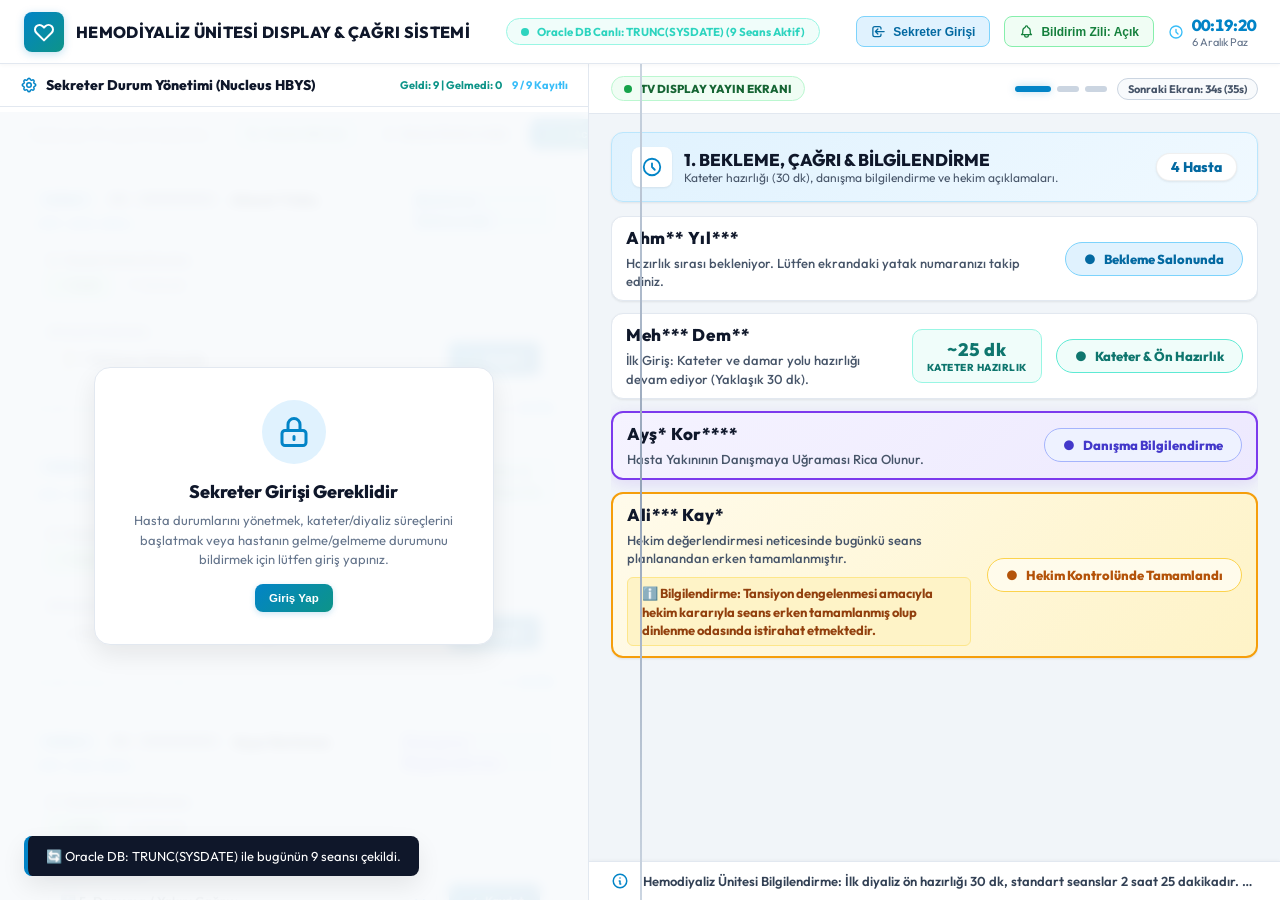
==== index.html @ 8a9c92cb "feat: initial commit - diyaliz display ve sekreter paneli" ====
<!DOCTYPE html>
<html lang="tr">
<head>
  <meta charset="UTF-8">
  <meta name="viewport" content="width=device-width, initial-scale=1.0">
  <title>Nucleus HBYS Entegreli Hemodiyaliz Display & Süreç Yönetim Sistemi</title>
  <link rel="preconnect" href="https://fonts.googleapis.com">
  <link rel="preconnect" href="https://fonts.gstatic.com" crossorigin>
  <link href="https://fonts.googleapis.com/css2?family=Outfit:wght@400;500;600;700;800&family=Inter:wght@400;500;600;700&display=swap" rel="stylesheet">
  <link rel="stylesheet" href="style.css">
</head>
<body>

  <!-- =========================================================================
       ÜST GLOBAL BİLGİ ŞERİDİ
       ========================================================================= -->
  <header class="top-bar">
    <div class="brand">
      <div class="brand-logo">
        <svg fill="none" stroke="currentColor" viewBox="0 0 24 24">
          <path stroke-linecap="round" stroke-linejoin="round" stroke-width="2" d="M4.318 6.318a4.5 4.5 0 000 6.364L12 20.364l7.682-7.682a4.5 4.5 0 00-6.364-6.364L12 7.636l-1.318-1.318a4.5 4.5 0 00-6.364 0z"></path>
        </svg>
      </div>
      <div class="brand-text">
        <h1>HEMODİYALİZ ÜNİTESİ DISPLAY & ÇAĞRI SİSTEMİ</h1>
      </div>
    </div>

    <!-- Nucleus HBYS Entegrasyon Göstergesi -->
    <div id="hbys-status-badge" style="display: flex; align-items: center; gap: 8px; background: #f0fdfa; border: 1px solid #99f6e4; padding: 5px 14px; border-radius: 999px; cursor: pointer;" onclick="openApiConfigModal()" title="Oracle REST API Endpoint Ayarlarını Aç">
      <span style="width: 8px; height: 8px; background: #0d9488; border-radius: 50%;" id="hbys-status-dot"></span>
      <span style="font-size: 11.5px; font-weight: 700; color: #0f766e;" id="hbys-status-text">Nucleus HBYS Canlı Entegrasyon: Aktif (Bugünün Seansları)</span>
    </div>

    <div class="header-right">
      <!-- Sekreter Giriş / Çıkış Butonu & Profil Bilgisi -->
      <div id="secretary-auth-container" style="display: flex; align-items: center; gap: 8px;">
        <div id="secretary-logged-badge" style="display: none; align-items: center; gap: 8px; background: #e0f2fe; border: 1px solid #7dd3fc; padding: 5px 12px; border-radius: var(--radius-sm);">
          <span style="font-size: 12px; font-weight: 700; color: #0369a1;" id="secretary-logged-name">👤 Sekreter: Aktif</span>
          <button type="button" class="btn-action-small" style="padding: 3px 8px; font-size: 11px; background: #fee2e2; color: #b91c1c; border-color: #fca5a5;" onclick="logoutSecretary()">Çıkış</button>
        </div>
        <button type="button" class="audio-toggle-btn" id="btn-login-open" onclick="openLoginModal()" style="background: #e0f2fe; color: #0369a1; border-color: #7dd3fc; font-weight: 700;">
          <svg width="15" height="15" fill="none" stroke="currentColor" viewBox="0 0 24 24">
            <path stroke-linecap="round" stroke-linejoin="round" stroke-width="2" d="M11 16l-4-4m0 0l4-4m-4 4h14m-5 4v1a3 3 0 01-3 3H6a3 3 0 01-3-3V7a3 3 0 013-3h7a3 3 0 013 3v1"></path>
          </svg>
          <span>Sekreter Girişi</span>
        </button>
      </div>

      <!-- Bildirim Zili Aç / Kapa (Konuşma/Anons Yoktur) -->
      <button class="audio-toggle-btn active" id="sound-toggle-btn" onclick="toggleSound()" title="Kısa Bildirim Zilini Aç/Kapat">
        <svg width="15" height="15" fill="none" stroke="currentColor" viewBox="0 0 24 24">
          <path stroke-linecap="round" stroke-linejoin="round" stroke-width="2" d="M15 17h5l-1.405-1.405A2.032 2.032 0 0118 14.158V11a6.002 6.002 0 00-4-5.659V5a2 2 0 10-4 0v.341C7.67 6.165 6 8.388 6 11v3.159c0 .538-.214 1.055-.595 1.436L4 17h5m6 0v1a3 3 0 11-6 0v-1m6 0H9"></path>
        </svg>
        <span>Bildirim Zili: Açık</span>
      </button>

      <!-- Canlı Saat -->
      <div class="live-clock">
        <svg width="16" height="16" fill="none" stroke="#38bdf8" viewBox="0 0 24 24">
          <path stroke-linecap="round" stroke-linejoin="round" stroke-width="2" d="M12 8v4l3 3m6-3a9 9 0 11-18 0 9 9 0 0118 0z"></path>
        </svg>
        <div>
          <div class="time" id="live-time">00:00:00</div>
          <div class="date" id="live-date">-</div>
        </div>
      </div>
    </div>
  </header>

  <!-- =========================================================================
       BÖLÜNMÜŞ ÇALIŞMA ALANI: %50 SEKRETER | %50 TV BEKLEME EKRANI
       ========================================================================= -->
  <main class="split-workspace">
    <div class="split-divider"></div>

    <!-- -----------------------------------------------------------------------
         SOL YARI (%50): SEKRETER YÖNETİM KONSOLU
         ----------------------------------------------------------------------- -->
    <section class="panel-secretary" id="panel-secretary" aria-label="Sekreter Kontrol Paneli">
      <div class="panel-header">
        <div class="panel-title">
          <svg width="18" height="18" fill="none" stroke="currentColor" viewBox="0 0 24 24">
            <path stroke-linecap="round" stroke-linejoin="round" stroke-width="2" d="M10.325 4.317c.426-1.756 2.924-1.756 3.35 0a1.724 1.724 0 002.573 1.066c1.543-.94 3.31.826 2.37 2.37a1.724 1.724 0 001.065 2.572c1.756.426 1.756 2.924 0 3.35a1.724 1.724 0 00-1.066 2.573c.94 1.543-.826 3.31-2.37 2.37a1.724 1.724 0 00-2.572 1.065c-.426 1.756-2.924 1.756-3.35 0a1.724 1.724 0 00-2.573-1.066c-1.543.94-3.31-.826-2.37-2.37a1.724 1.724 0 00-1.065-2.572c-1.756-.426-1.756-2.924 0-3.35a1.724 1.724 0 001.066-2.573c-.94-1.543.826-3.31 2.37-2.37.996.608 2.296.07 2.572-1.065z"></path>
            <path stroke-linecap="round" stroke-linejoin="round" stroke-width="2" d="M15 12a3 3 0 11-6 0 3 3 0 016 0z"></path>
          </svg>
          Sekreter Durum Yönetimi (Nucleus HBYS)
        </div>
        <div style="display: flex; align-items: center; gap: 10px;">
          <span id="secretary-presence-count" style="font-size: 11px; font-weight: 700; color: #0d9488;">
            Geldi: 0 | Gelmedi: 0
          </span>
          <span id="secretary-total-count" style="font-size: 11px; font-weight: 700; color: #38bdf8;">
            0 / 9 Yatak Dolu
          </span>
        </div>
      </div>

      <!-- Kilitli Durum Uyarısı (Giriş Yapılmadığında Gözükür) -->
      <div id="secretary-lock-overlay" class="secretary-lock-overlay" style="display: none;">
        <div class="lock-card">
          <div class="lock-icon">
            <svg width="36" height="36" fill="none" stroke="currentColor" viewBox="0 0 24 24">
              <path stroke-linecap="round" stroke-linejoin="round" stroke-width="2" d="M12 15v2m-6 4h12a2 2 0 002-2v-6a2 2 0 00-2-2H6a2 2 0 00-2 2v6a2 2 0 002 2zm10-10V7a4 4 0 00-8 0v4h8z"></path>
            </svg>
          </div>
          <h3>Sekreter Girişi Gereklidir</h3>
          <p>Hasta durumlarını yönetmek, kateter/diyaliz süreçlerini başlatmak veya hastanın gelme/gelmeme durumunu bildirmek için lütfen giriş yapınız.</p>
          <button type="button" class="btn-urgent-add" onclick="openLoginModal()" style="margin-top: 14px;">Giriş Yap</button>
        </div>
      </div>

      <!-- Arama, Oracle DB Canlı Senkronizasyon ve Acil Servis Kabul Butonu -->
      <div class="secretary-toolbar">
        <input type="text" id="secretary-search" class="secretary-search" placeholder="Hasta adı, TC veya Protokol No ile ara...">
        <button class="btn-db-sync" id="btn-oracle-sync" onclick="syncWithOracleDatabase()" title="Oracle DB'den (TRUNC(SYSDATE)) Bugünkü Seansları Yeniden Çek">
          <svg width="14" height="14" fill="none" stroke="currentColor" viewBox="0 0 24 24" id="icon-sync">
            <path stroke-linecap="round" stroke-linejoin="round" stroke-width="2" d="M4 4v5h.582m15.356 2A8.001 8.001 0 004.582 9m0 0H9m11 11v-5h-.581m0 0a8.003 8.003 0 01-15.357-2m15.357 2H15"></path>
          </svg>
          <span id="txt-oracle-sync">Oracle DB Çek</span>
        </button>
        <button class="btn-fast-forward" onclick="fastForwardTimers(60)" title="Geri sayımı 1 dakika ileri sararak otomatik sonraki aşamaya geçişi test et">
          <svg width="14" height="14" fill="none" stroke="currentColor" viewBox="0 0 24 24">
            <path stroke-linecap="round" stroke-linejoin="round" stroke-width="2" d="M13 5l7 7-7 7M5 5l7 7-7 7"></path>
          </svg>
          <span>Süreyi İlerlet (+1dk)</span>
        </button>
        <button class="btn-urgent-add" onclick="openUrgentPatientModal()" title="Acil Servis veya Yoğun Bakımdan Hasta Kabulü">
          <svg width="14" height="14" fill="none" stroke="currentColor" viewBox="0 0 24 24">
            <path stroke-linecap="round" stroke-linejoin="round" stroke-width="2" d="M12 4v16m8-8H4"></path>
          </svg>
          + Acil Kabul
        </button>
      </div>

      <!-- Hasta Kartları Listesi -->
      <div class="secretary-table-container">
        <div class="patient-cards-list" id="secretary-patient-list">
          <!-- JS ile doldurulur -->
        </div>
      </div>
    </section>

    <!-- -----------------------------------------------------------------------
         SAĞ YARI (%50): TV BEKLEME DISPLAY EKRANI (DİREKT SALON YAYINI)
         ----------------------------------------------------------------------- -->
    <section class="panel-tv-display" aria-label="Hasta Bilgilendirme Ekranı">
      <div class="tv-top-bar">
        <div class="tv-badge-live">
          <span class="tv-dot-pulse"></span>
          <span>TV DISPLAY YAYIN EKRANI</span>
        </div>

        <div class="slide-indicator-container">
          <div class="slide-dots" id="tv-slide-dots">
            <!-- JS ile dinamik sayfalara göre butonlar üretilir -->
          </div>
          <div class="timer-pill" id="timer-pill">Sonraki Ekran: 15s</div>
        </div>
      </div>

      <!-- CAROUSEL VİTRİNİ (SAYFA BAŞINA MAX 4 HASTA - SCROLLBARSIZ VE OTOMATİK SAYFALAMALI) -->
      <div class="tv-carousel-viewport">
        <div class="tv-carousel-track" id="tv-carousel-track">
          <!-- JS ile renderTvSlides() fonksiyonunda dinamik slaytlar üretilir -->
        </div>
      </div>

      <!-- TV Alt Bilgi Kayan Mesaj Şeridi -->
      <footer class="tv-ticker-bar">
        <div class="ticker-icon">
          <svg width="18" height="18" fill="none" stroke="currentColor" viewBox="0 0 24 24">
            <path stroke-linecap="round" stroke-linejoin="round" stroke-width="2" d="M13 16h-1v-4h-1m1-4h.01M21 12a9 9 0 11-18 0 9 9 0 0118 0z"></path>
          </svg>
        </div>
        <div class="ticker-text" id="tv-ticker-text">
          Hemodiyaliz Ünitesi Bilgilendirme: İlk diyaliz ön hazırlığı 30 dk, standart seanslar 2 saat 25 dakikadır. Lütfen çağrıları ekrandan takip ediniz.
        </div>
      </footer>
    </section>

  </main>

  <!-- =========================================================================
       MODAL 1: ACİL SERVİS / YOĞUN BAKIM HASTA KABULÜ (SIFIR MANUEL GİRİŞ)
       ========================================================================= -->
  <div class="modal-overlay" id="urgent-patient-modal">
    <div class="modal-content" style="max-width: 480px;">
      <h3 style="color: var(--accent-cyan); display: flex; align-items: center; gap: 8px;">
        <svg width="20" height="20" fill="none" stroke="currentColor" viewBox="0 0 24 24">
          <path stroke-linecap="round" stroke-linejoin="round" stroke-width="2" d="M9 12h6m-6 4h6m2 5H7a2 2 0 01-2-2V5a2 2 0 012-2h5.586a1 1 0 01.707.293l5.414 5.414a1 1 0 01.293.707V19a2 2 0 01-2 2z"></path>
        </svg>
        Acil Servis / Nucleus Protokol Kabulü
      </h3>
      <p style="font-size: 12px; color: var(--text-muted); margin-bottom: 12px;">
        Manuel isim/TC girişi yapılmaz. Hasta verileri Nucleus HBYS üzerinden otomatik çekilir.
      </p>

      <form id="form-urgent-patient" onsubmit="handleUrgentPatientSubmit(event)">
        <div class="form-group">
          <label for="sel-nucleus-urgent-protocol">Nucleus Acil Konsültasyon / Protokol Listesi:</label>
          <select id="sel-nucleus-urgent-protocol" class="form-control" required onchange="onUrgentProtocolSelected()">
            <!-- JS ile doldurulur -->
          </select>
        </div>

        <div id="nucleus-patient-preview" style="display: none; background: rgba(56, 189, 248, 0.08); border: 1px solid rgba(56, 189, 248, 0.25); border-radius: 8px; padding: 10px 12px; margin-bottom: 12px; font-size: 12px;">
          <div style="font-weight: 700; color: #fff;" id="preview-ad-soyad">-</div>
          <div style="color: var(--text-muted); margin-top: 3px;">
            TC: <span id="preview-tc" style="color: #cbd5e1;">-</span> • 
            Kaynak: <span id="preview-kaynak" style="color: #38bdf8;">-</span>
          </div>
          <div style="color: #fbbf24; margin-top: 3px; font-weight: 600;" id="preview-gecmis">-</div>
        </div>

        <div class="form-group">
          <label for="inp-urgent-bed">Atanacak Diyaliz Yatağı (1-9):</label>
          <select id="inp-urgent-bed" class="form-control" required>
            <!-- JS ile doldurulur -->
          </select>
        </div>

        <div class="modal-buttons">
          <button type="button" class="btn-action-small" onclick="closeUrgentPatientModal()">İptal</button>
          <button type="submit" class="btn-urgent-add">Nucleus Verileriyle Yatağa Kabul Et</button>
        </div>
      </form>
    </div>
  </div>

  <!-- =========================================================================
       MODAL 2: SEANS TAMAMLAMA / YARIDA KALMA NEDENİ VE BİLGİLENDİRMESİ
       ========================================================================= -->
  <div class="modal-overlay" id="abort-modal">
    <div class="modal-content" style="border-color: rgba(245, 158, 11, 0.5); max-width: 540px;">
      <h3 style="color: #fcd34d; display: flex; align-items: center; gap: 8px;">
        <svg width="20" height="20" fill="none" stroke="currentColor" viewBox="0 0 24 24">
          <path stroke-linecap="round" stroke-linejoin="round" stroke-width="2" d="M12 9v2m0 4h.01m-6.938 4h13.856c1.54 0 2.502-1.667 1.732-3L13.732 4c-.77-1.333-2.694-1.333-3.464 0L3.34 16c-.77 1.333.192 3 1.732 3z"></path>
        </svg>
        Seans Erken Tamamlama / Yarıda Kesme
      </h3>
      <p style="font-size: 12px; color: var(--text-muted); margin-bottom: 12px;">
        Hasta: <strong id="modal-abort-patient-name" style="color: #fff;">-</strong>
      </p>

      <!-- 3 Ana Neden Kategorisi + Diğer Seçeneği -->
      <div class="form-group">
        <label for="sel-abort-category">Diyalizin Yarıda Kalma Nedeni:</label>
        <select id="sel-abort-category" class="form-control" onchange="onAbortCategoryChange()">
          <option value="HASTAYA_BAGLI">1. Hastaya Bağlı Nedenler</option>
          <option value="DAMAR_YOLU">2. Damar Yolu veya Kateter Kaynaklı Nedenler</option>
          <option value="CIHAZ_DEVRE">3. Cihaz ve Diyaliz Devresine Bağlı Nedenler</option>
          <option value="DIGER">4. Diğer (Özel Açıklama Yazılacak)</option>
        </select>
      </div>

      <!-- İlk 3 durum için TV Ekranında Gözükecek Net Başlık Bilgisi -->
      <div id="abort-fixed-preview" style="background: rgba(245, 158, 11, 0.1); border: 1px solid rgba(245, 158, 11, 0.3); border-radius: 8px; padding: 10px 14px; margin-bottom: 12px; font-size: 12.5px;">
        <span style="color: var(--text-muted); display: block; font-size: 11px; margin-bottom: 3px;">TV Display Ekranında Gösterilecektir:</span>
        <strong id="abort-fixed-text" style="color: #fcd34d;">Hastaya Bağlı Nedenler</strong>
      </div>

      <!-- Sadece 4. Diğer Seçeneğinde Açılan Text Giriş Alanı -->
      <div class="form-group" id="abort-custom-text-group" style="display: none;">
        <label for="inp-abort-reason">Diğer Durum Açıklaması (İsteğe Bağlı):</label>
        <textarea id="inp-abort-reason" class="form-control" style="height: 80px; resize: none;" 
                  placeholder="Sekreterin girmek istediği özel gerekçe veya medikal not..."></textarea>
      </div>

      <div class="modal-buttons">
        <button type="button" class="btn-action-small" onclick="closeAbortModal()">İptal</button>
        <button type="button" class="btn-urgent-add" style="background: #b45309;" onclick="saveAbortReason()">Kaydet ve TV Ekranına Yansıt</button>
      </div>
    </div>
  </div>

  <!-- =========================================================================
       MODAL 3: ORACLE DB / NUCLEUS REST API BAĞLANTI AYARLARI
       ========================================================================= -->
  <div class="modal-overlay" id="api-config-modal">
    <div class="modal-content" style="max-width: 500px;">
      <h3 style="color: var(--accent-cyan); display: flex; align-items: center; gap: 8px;">
        <svg width="20" height="20" fill="none" stroke="currentColor" viewBox="0 0 24 24">
          <path stroke-linecap="round" stroke-linejoin="round" stroke-width="2" d="M10.325 4.317c.426-1.756 2.924-1.756 3.35 0a1.724 1.724 0 002.573 1.066c1.543-.94 3.31.826 2.37 2.37a1.724 1.724 0 001.065 2.572c1.756.426 1.756 2.924 0 3.35a1.724 1.724 0 00-1.066 2.573c.94 1.543-.826 3.31-2.37 2.37a1.724 1.724 0 00-2.572 1.065c-.426 1.756-2.924 1.756-3.35 0a1.724 1.724 0 00-2.573-1.066c-1.543.94-3.31-.826-2.37-2.37a1.724 1.724 0 00-1.065-2.572c-1.756-.426-1.756-2.924 0-3.35a1.724 1.724 0 001.066-2.573c-.94-1.543.826-3.31 2.37-2.37.996.608 2.296.07 2.572-1.065z"></path>
        </svg>
        Oracle HBYS Entegrasyon Ayarları
      </h3>
      <p style="font-size: 12px; color: var(--text-muted); margin-bottom: 12px;">
        Sistem her gün <code>TRUNC(SYSDATE)</code> ile o günün <code>dyz_hasta_seanslari</code> kayıtlarını bu endpoint üzerinden çeker.
      </p>

      <div class="form-group">
        <label for="inp-api-endpoint">Oracle Backend REST API URL (İsteğe Bağlı):</label>
        <input type="text" id="inp-api-endpoint" class="form-control" placeholder="Örn: http://localhost:3000/api/gunluk-seanslar veya /api/seanslar">
        <span style="font-size: 11px; color: var(--text-muted); margin-top: 4px; display: block;">
          Boş bırakıldığında veya sunucu yanıt vermediğinde optimize edilmiş yerel Oracle veritabanı simülatörü devreye girer.
        </span>
      </div>

      <div class="form-group">
        <label>SQL Filtresi (Otomatik Günlük):</label>
        <div style="background: rgba(0,0,0,0.3); border: 1px solid var(--border-color); border-radius: 6px; padding: 8px 10px; font-family: monospace; font-size: 11px; color: #38bdf8;">
          WHERE t.seanstarihi &gt;= TRUNC(SYSDATE)<br>
          &nbsp;&nbsp;AND t.seanstarihi &lt; TRUNC(SYSDATE) + 1
        </div>
      </div>

      <div class="modal-buttons">
        <button type="button" class="btn-action-small" onclick="closeApiConfigModal()">Kapat</button>
        <button type="button" class="btn-urgent-add" onclick="saveApiEndpointConfig()">Ayarları Kaydet ve Test Et</button>
      </div>
    </div>
  </div>

  <!-- =========================================================================
       MODAL 4: SEKRETER GİRİŞ MODALI (KULLANICI ADI & ŞİFRE)
       ========================================================================= -->
  <div class="modal-overlay" id="login-modal">
    <div class="modal-content" style="max-width: 420px; border-top: 4px solid #0284c7;">
      <div style="text-align: center; margin-bottom: 16px;">
        <div style="width: 48px; height: 48px; background: linear-gradient(135deg, #0284c7, #0d9488); border-radius: 12px; display: inline-flex; align-items: center; justify-content: center; margin-bottom: 8px; color: #fff;">
          <svg width="26" height="26" fill="none" stroke="currentColor" viewBox="0 0 24 24">
            <path stroke-linecap="round" stroke-linejoin="round" stroke-width="2" d="M16 7a4 4 0 11-8 0 4 4 0 018 0zM12 14a7 7 0 00-7 7h14a7 7 0 00-7-7z"></path>
          </svg>
        </div>
        <h3 style="color: #0f172a; font-size: 17px; font-weight: 800;">Hemodiyaliz Sekreter Girişi</h3>
        <p style="font-size: 12px; color: var(--text-muted); margin-top: 4px;">
          Süreç ve hasta durumlarını yönetmek için kullanıcı bilgilerinizi giriniz.
        </p>
      </div>

      <form id="form-login" onsubmit="handleSecretaryLogin(event)">
        <div class="form-group">
          <label for="inp-login-username">Kullanıcı Adı / Sicil No:</label>
          <input type="text" id="inp-login-username" class="form-control" placeholder="Örn: sekreter / admin" required autocomplete="username">
        </div>

        <div class="form-group">
          <label for="inp-login-password">Şifre:</label>
          <input type="password" id="inp-login-password" class="form-control" placeholder="••••••••" required autocomplete="current-password">
        </div>

        <div id="login-error-msg" style="display: none; background: #fef2f2; border: 1px solid #fecaca; color: #b91c1c; padding: 8px 12px; border-radius: 6px; font-size: 11.5px; font-weight: 600; margin-bottom: 12px;">
          Kullanıcı adı veya şifre hatalı!
        </div>

        <div style="background: #f8fafc; border: 1px dashed #cbd5e1; border-radius: 6px; padding: 8px 10px; margin-bottom: 16px; font-size: 11.5px; color: var(--text-muted);">
          💡 <strong>Demo Giriş Bilgileri:</strong><br>
          Kullanıcı Adı: <code style="color: #0284c7; font-weight: 700;">sekreter</code> • Şifre: <code style="color: #0284c7; font-weight: 700;">1234</code>
        </div>

        <div class="modal-buttons" style="justify-content: stretch; gap: 8px;">
          <button type="button" class="btn-action-small" onclick="closeLoginModal()" style="flex: 1;">Vazgeç</button>
          <button type="submit" class="btn-urgent-add" style="flex: 2; justify-content: center;">Güvenli Giriş Yap</button>
        </div>
      </form>
    </div>
  </div>

  <div class="toast-box" id="toast"></div>

  <script src="app.js"></script>
</body>
</html>
---- style.css ----
:root {
  /* ==========================================================================
     HASTANE KLİNİK AÇIK & SOFT MEDİKAL RENK PALETİ
     (Gözü dinlendiren açık buz mavisi, porselen beyazı, pastel nane ve gök mavisi)
     ========================================================================== */
  --bg-light: #f0f4f8;
  --bg-panel-left: #f8fafc;
  --bg-panel-right: #f1f5f9;
  --bg-card: #ffffff;
  --bg-card-hover: #f8fafc;
  
  --border-color: #e2e8f0;
  --border-light: #f1f5f9;
  --border-active: #38bdf8;

  --text-main: #0f172a;        /* Derin okunabilir koyu antrasit */
  --text-secondary: #334155;   /* Okunabilir koyu arduvaz */
  --text-muted: #64748b;       /* Yumuşak medikal gri */
  --text-dim: #94a3b8;

  /* Yumuşak Medikal Pastel Vurgular */
  --accent-cyan: #0284c7;       /* Sakin klinik mavi */
  --accent-teal: #0d9488;       /* Yumuşak nane / medikal teal */
  --accent-blue: #2563eb;       /* Güven veren açık mavi */
  --accent-emerald: #059669;    /* Huzurlu klinik yeşili */
  --accent-amber: #d97706;      /* Yumuşak bal amber */
  --accent-purple: #7c3aed;     /* Sakin leylak */
  --accent-indigo: #4f46e5;

  --font-family: 'Outfit', 'Inter', -apple-system, BlinkMacSystemFont, sans-serif;
  --radius-sm: 8px;
  --radius-md: 12px;
  --radius-lg: 16px;
  --shadow-sm: 0 1px 3px rgba(0, 0, 0, 0.05), 0 1px 2px rgba(0, 0, 0, 0.03);
  --shadow-md: 0 4px 12px rgba(0, 0, 0, 0.05);
  --shadow-lg: 0 10px 25px rgba(0, 0, 0, 0.08);
}

* {
  margin: 0;
  padding: 0;
  box-sizing: border-box;
}

body {
  font-family: var(--font-family);
  background-color: var(--bg-light);
  color: var(--text-main);
  height: 100vh;
  width: 100vw;
  overflow: hidden;
  display: flex;
  flex-direction: column;
}

/* ==========================================================================
   ÜST GLOBAL HEADER (Açık, Ferah Medikal Başlık)
   ========================================================================== */
.top-bar {
  min-height: 64px;
  background: #ffffff;
  border-bottom: 1px solid var(--border-color);
  display: flex;
  align-items: center;
  justify-content: space-between;
  padding: 0 24px;
  z-index: 100;
  flex-shrink: 0;
  box-shadow: 0 1px 4px rgba(0, 0, 0, 0.04);
  flex-wrap: wrap;
  gap: 12px;
}

.brand {
  display: flex;
  align-items: center;
  gap: 12px;
}

.brand-logo {
  width: 40px;
  height: 40px;
  background: linear-gradient(135deg, #0284c7, #0d9488);
  border-radius: var(--radius-sm);
  display: flex;
  align-items: center;
  justify-content: center;
  box-shadow: 0 2px 8px rgba(2, 132, 199, 0.25);
}

.brand-logo svg {
  width: 24px;
  height: 24px;
  color: #fff;
}

.brand-text h1 {
  font-size: 16px;
  font-weight: 800;
  color: #0f172a;
  display: flex;
  align-items: center;
  gap: 8px;
  letter-spacing: 0.3px;
}

.header-right {
  display: flex;
  align-items: center;
  gap: 14px;
}

.audio-toggle-btn {
  background: #f1f5f9;
  border: 1px solid #cbd5e1;
  color: #475569;
  padding: 7px 14px;
  border-radius: var(--radius-sm);
  font-size: 12px;
  font-weight: 600;
  cursor: pointer;
  display: flex;
  align-items: center;
  gap: 7px;
  transition: all 0.2s ease;
}

.audio-toggle-btn:hover {
  background: #e2e8f0;
}

.audio-toggle-btn.active {
  background: #f0fdf4;
  border-color: #86efac;
  color: #15803d;
}

.live-clock {
  display: flex;
  align-items: center;
  gap: 8px;
  font-feature-settings: "tnum";
}

.live-clock .time {
  font-size: 16px;
  font-weight: 800;
  color: #0284c7;
}

.live-clock .date {
  font-size: 11px;
  color: var(--text-muted);
}

/* ==========================================================================
   SPLIT SCREEN (50% SEKRETER / 50% TV BEKLEME EKRANI)
   ========================================================================== */
.split-workspace {
  flex: 1;
  display: grid;
  grid-template-columns: 1fr 1fr;
  height: calc(100vh - 64px);
  position: relative;
  overflow: hidden;
}

.split-divider {
  position: absolute;
  top: 0;
  bottom: 0;
  left: 50%;
  width: 2px;
  background: linear-gradient(to bottom, #cbd5e1, #94a3b8, #cbd5e1);
  z-index: 50;
}

/* --------------------------------------------------------------------------
   SOL PANEL: SEKRETER YÖNETİM KONSOLU
   -------------------------------------------------------------------------- */
.panel-secretary {
  background: var(--bg-panel-left);
  border-right: 1px solid var(--border-color);
  display: flex;
  flex-direction: column;
  overflow: hidden;
}

.panel-header {
  padding: 12px 20px;
  border-bottom: 1px solid var(--border-color);
  display: flex;
  align-items: center;
  justify-content: space-between;
  background: #ffffff;
}

.panel-title {
  display: flex;
  align-items: center;
  gap: 8px;
  font-size: 14px;
  font-weight: 800;
  color: #0f172a;
}

.panel-title svg {
  color: #0284c7;
}

.secretary-toolbar {
  padding: 10px 18px;
  background: #ffffff;
  border-bottom: 1px solid var(--border-color);
  display: flex;
  gap: 10px;
  align-items: center;
}

.secretary-search {
  flex: 1;
  background: #f8fafc;
  border: 1px solid #cbd5e1;
  padding: 8px 12px;
  border-radius: var(--radius-sm);
  color: #0f172a;
  font-family: inherit;
  font-size: 12.5px;
  transition: all 0.2s ease;
}

.secretary-search:focus {
  outline: none;
  background: #ffffff;
  border-color: #0284c7;
  box-shadow: 0 0 0 2px rgba(2, 132, 199, 0.15);
}

.btn-urgent-add {
  background: linear-gradient(135deg, #0284c7, #0d9488);
  border: none;
  color: #fff;
  padding: 8px 14px;
  border-radius: var(--radius-sm);
  font-size: 11.5px;
  font-weight: 700;
  cursor: pointer;
  display: flex;
  align-items: center;
  gap: 5px;
  white-space: nowrap;
  box-shadow: 0 2px 6px rgba(2, 132, 199, 0.2);
  transition: all 0.2s ease;
}

.btn-urgent-add:hover {
  filter: brightness(1.08);
  transform: translateY(-1px);
}

.btn-db-sync {
  background: #f0fdfa;
  border: 1px solid #99f6e4;
  color: #0f766e;
  padding: 8px 12px;
  border-radius: var(--radius-sm);
  font-size: 11.5px;
  font-weight: 700;
  cursor: pointer;
  display: flex;
  align-items: center;
  gap: 6px;
  white-space: nowrap;
  transition: all 0.2s ease;
}

.btn-db-sync:hover {
  background: #ccfbf1;
  border-color: #5eead4;
  transform: translateY(-1px);
}

.btn-fast-forward {
  background: #f8fafc;
  border: 1px solid #cbd5e1;
  color: #475569;
  padding: 8px 12px;
  border-radius: var(--radius-sm);
  font-size: 11.5px;
  font-weight: 700;
  cursor: pointer;
  display: flex;
  align-items: center;
  gap: 5px;
  white-space: nowrap;
  transition: all 0.2s ease;
}

.btn-fast-forward:hover {
  background: #f1f5f9;
  border-color: #94a3b8;
  color: #0f172a;
  transform: translateY(-1px);
}

.btn-db-sync.syncing svg {
  animation: spin-sync 1s linear infinite;
}

@keyframes spin-sync {
  0% { transform: rotate(0deg); }
  100% { transform: rotate(360deg); }
}

.secretary-table-container {
  flex: 1;
  overflow-y: auto;
  padding: 12px 18px;
}

.patient-cards-list {
  display: flex;
  flex-direction: column;
  gap: 12px;
}

.secretary-patient-card {
  background: #ffffff;
  border: 1px solid var(--border-color);
  border-radius: var(--radius-md);
  padding: 14px 16px;
  display: flex;
  flex-direction: column;
  gap: 10px;
  box-shadow: var(--shadow-sm);
  transition: all 0.2s ease;
}

.secretary-patient-card:hover {
  border-color: #cbd5e1;
  box-shadow: var(--shadow-md);
}

.card-top {
  display: flex;
  align-items: center;
  justify-content: space-between;
}

.patient-info-left {
  display: flex;
  align-items: center;
  gap: 8px;
  flex-wrap: wrap;
}

.bed-tag {
  background: #e0f2fe;
  border: 1px solid #bae6fd;
  padding: 2px 8px;
  border-radius: 4px;
  font-size: 11px;
  font-weight: 800;
  color: #0369a1;
}

.patient-id-badge {
  background: #f1f5f9;
  border: 1px solid #cbd5e1;
  padding: 2px 7px;
  border-radius: 4px;
  font-size: 11px;
  font-weight: 700;
  font-family: monospace;
  color: #334155;
  letter-spacing: 0.3px;
}

.patient-name-real {
  font-size: 14.5px;
  font-weight: 800;
  color: #0f172a;
}

.tag-badge {
  font-size: 10.5px;
  padding: 2px 7px;
  border-radius: 4px;
  font-weight: 700;
}
.tag-first { background: #f0fdfa; color: #0d9488; border: 1px solid #99f6e4; }
.tag-routine { background: #eef2ff; color: #4338ca; border: 1px solid #c7d2fe; }

/* Geri Sayım Canlı Zaman Rozeti */
.live-countdown-badge {
  display: inline-flex;
  align-items: center;
  gap: 5px;
  background: #f5f3ff;
  border: 1px solid #ddd6fe;
  color: #6d28d9;
  padding: 3px 8px;
  border-radius: 6px;
  font-size: 11px;
  font-weight: 700;
  font-feature-settings: "tnum";
}

.live-countdown-badge.catheter-mode {
  background: #f0fdfa;
  border-color: #99f6e4;
  color: #0f766e;
}

/* Durum Seçimi: Combobox / Dropdown ve Sağ Alt Köşede Kaydet Butonu */
.patient-status-select-row {
  display: flex;
  align-items: flex-end;
  justify-content: space-between;
  gap: 12px;
  background: #f8fafc;
  border: 1px solid #e2e8f0;
  padding: 8px 12px;
  border-radius: 8px;
  margin-top: 2px;
}

.status-dropdown-wrapper {
  flex: 1;
  display: flex;
  flex-direction: column;
  gap: 4px;
}

.status-dropdown-label {
  font-size: 11px;
  font-weight: 700;
  color: #64748b;
  text-transform: uppercase;
  letter-spacing: 0.5px;
}

.custom-select-container {
  position: relative;
  width: 100%;
}

.status-combobox {
  width: 100%;
  appearance: none;
  -webkit-appearance: none;
  background: #ffffff;
  border: 1.5px solid #cbd5e1;
  color: #0f172a;
  font-family: inherit;
  font-size: 13px;
  font-weight: 600;
  padding: 7px 32px 7px 11px;
  border-radius: 6px;
  outline: none;
  cursor: pointer;
  transition: all 0.2s ease;
}

.status-combobox:hover {
  border-color: #0284c7;
}

.status-combobox:focus {
  border-color: #0284c7;
  box-shadow: 0 0 0 2px rgba(2, 132, 199, 0.15);
}

.status-combobox option {
  background: #ffffff;
  color: #0f172a;
  padding: 8px;
  font-size: 13px;
}

.select-chevron {
  position: absolute;
  right: 10px;
  top: 50%;
  transform: translateY(-50%);
  pointer-events: none;
  color: #0284c7;
  display: flex;
  align-items: center;
  justify-content: center;
}

/* Sağ Alt Köşedeki Kaydet Butonu */
.btn-save-status {
  background: linear-gradient(135deg, #0284c7, #0369a1);
  border: none;
  color: #ffffff;
  padding: 7px 16px;
  border-radius: 6px;
  font-family: inherit;
  font-size: 12px;
  font-weight: 700;
  cursor: pointer;
  display: flex;
  align-items: center;
  gap: 6px;
  white-space: nowrap;
  box-shadow: 0 2px 6px rgba(2, 132, 199, 0.2);
  transition: all 0.2s ease;
  height: 33px;
}

.btn-save-status:hover {
  background: linear-gradient(135deg, #0369a1, #075985);
  transform: translateY(-1px);
}

.btn-save-status:active {
  transform: translateY(1px);
}

.btn-save-status.has-changes {
  background: linear-gradient(135deg, #059669, #047857);
  box-shadow: 0 0 10px rgba(5, 150, 105, 0.4);
  animation: pulse-save 1.8s infinite;
}

@keyframes pulse-save {
  0% { box-shadow: 0 0 0 0 rgba(5, 150, 105, 0.5); }
  70% { box-shadow: 0 0 0 6px rgba(5, 150, 105, 0); }
  100% { box-shadow: 0 0 0 0 rgba(5, 150, 105, 0); }
}

.card-footer-controls {
  display: flex;
  align-items: center;
  justify-content: space-between;
  padding-top: 6px;
  border-top: 1px solid #f1f5f9;
  font-size: 11px;
}

/* --------------------------------------------------------------------------
   SAĞ PANEL: TV BEKLEME EKRANI (Açık, Ferah Medikal Ekran)
   -------------------------------------------------------------------------- */
.panel-tv-display {
  background: var(--bg-panel-right);
  display: flex;
  flex-direction: column;
  overflow: hidden;
  position: relative;
}

.tv-top-bar {
  padding: 12px 22px;
  background: #ffffff;
  border-bottom: 1px solid var(--border-color);
  display: flex;
  align-items: center;
  justify-content: space-between;
  z-index: 20;
}

.tv-badge-live {
  display: flex;
  align-items: center;
  gap: 8px;
  background: #f0fdf4;
  border: 1px solid #bbf7d0;
  padding: 4px 12px;
  border-radius: 999px;
  font-size: 11.5px;
  font-weight: 800;
  color: #166534;
}

.tv-dot-pulse {
  width: 8px;
  height: 8px;
  background: #16a34a;
  border-radius: 50%;
  animation: calm-pulse 2s infinite;
}

@keyframes calm-pulse {
  0% { transform: scale(0.9); opacity: 0.6; }
  50% { transform: scale(1.15); opacity: 1; }
  100% { transform: scale(0.9); opacity: 0.6; }
}

.slide-indicator-container {
  display: flex;
  align-items: center;
  gap: 10px;
}

.slide-dots {
  display: flex;
  gap: 6px;
}

.slide-dot {
  width: 22px;
  height: 6px;
  border-radius: 3px;
  background: #cbd5e1;
  transition: all 0.3s ease;
  cursor: pointer;
}

.slide-dot.active {
  width: 36px;
  background: #0284c7;
  box-shadow: 0 0 8px rgba(2, 132, 199, 0.3);
}

.timer-pill {
  font-size: 11px;
  color: #475569;
  background: #f8fafc;
  padding: 3px 10px;
  border-radius: 999px;
  border: 1px solid #cbd5e1;
  font-feature-settings: "tnum";
  font-weight: 700;
}

/* CAROUSEL */
.tv-carousel-viewport {
  flex: 1;
  position: relative;
  overflow: hidden;
  width: 100%;
}

.tv-carousel-track {
  display: flex;
  height: 100%;
  transition: transform 0.8s cubic-bezier(0.25, 1, 0.5, 1);
}

.tv-slide {
  height: 100%;
  padding: 18px 22px;
  display: flex;
  flex-direction: column;
  box-sizing: border-box;
  overflow: hidden;
  flex-shrink: 0;
}

/* Yumuşak Pastel Slayt Bannerları */
.slide-banner {
  padding: 14px 20px;
  border-radius: var(--radius-md);
  margin-bottom: 14px;
  display: flex;
  align-items: center;
  justify-content: space-between;
  box-shadow: var(--shadow-sm);
  flex-shrink: 0;
}

.slide-banner.banner-waiting {
  background: linear-gradient(135deg, #e0f2fe, #f0f9ff);
  border: 1px solid #bae6fd;
}

.slide-banner.banner-dialysis {
  background: linear-gradient(135deg, #f0fdfa, #f5f3ff);
  border: 1px solid #ccfbf1;
}

.slide-banner.banner-discharge {
  background: linear-gradient(135deg, #f0fdf4, #ecfdf5);
  border: 1px solid #bbf7d0;
}

.slide-banner-info {
  display: flex;
  align-items: center;
  gap: 12px;
}

.banner-icon {
  width: 40px;
  height: 40px;
  border-radius: var(--radius-sm);
  display: flex;
  align-items: center;
  justify-content: center;
  background: #ffffff;
  color: #0284c7;
  box-shadow: var(--shadow-sm);
}

.banner-title-text h2 {
  font-size: 17px;
  font-weight: 800;
  color: #0f172a;
}

.banner-title-text p {
  font-size: 12px;
  color: #475569;
}

.banner-count-badge {
  font-size: 14px;
  font-weight: 800;
  padding: 4px 14px;
  border-radius: 999px;
  background: #ffffff;
  color: #0369a1;
  border: 1px solid rgba(0, 0, 0, 0.06);
  box-shadow: var(--shadow-sm);
}

/* TV HASTA SATIRLARI (Açık, Ferah, Büyük Fontlar) */
.tv-patient-grid {
  flex: 1;
  display: flex;
  flex-direction: column;
  gap: 12px;
  overflow: hidden !important; /* Display tarafında dikey ve yatay kaydırma çubuğu tamamen kaldırıldı */
  scrollbar-width: none;       /* Firefox */
  -ms-overflow-style: none;    /* IE and Edge */
  padding-right: 0;
}

.tv-patient-grid::-webkit-scrollbar {
  display: none !important;    /* Chrome, Safari, Opera */
  width: 0 !important;
  height: 0 !important;
}

.tv-patient-row {
  position: relative;
  background: #ffffff;
  border: 1.5px solid #e2e8f0;
  border-radius: var(--radius-md);
  padding: 12px 20px;
  display: flex;
  align-items: center;
  justify-content: space-between;
  gap: 16px;
  box-shadow: var(--shadow-sm);
  transition: all 0.25s ease;
  min-height: 64px;
  flex: 0 0 auto;
  width: 100%;
  box-sizing: border-box;
}

.tv-patient-row:hover {
  box-shadow: var(--shadow-md);
  border-color: #cbd5e1;
}

/* SAKİN, PANİK YARATMAYAN VURGU STİLLERİ (Yumuşak Açık Mavi & Lila) */
/* 1. Odaya Çağrı Vurgusu */
.tv-patient-row.calling-urgent-active {
  background: linear-gradient(135deg, #e0f2fe, #f0f9ff) !important;
  border: 2px solid #0284c7 !important;
  box-shadow: 0 4px 16px rgba(2, 132, 199, 0.18) !important;
}

/* 2. Danışma / Bilgilendirme Vurgusu */
.tv-patient-row.family-call-active {
  background: linear-gradient(135deg, #f5f3ff, #ede9fe) !important;
  border: 2px solid #7c3aed !important;
  box-shadow: 0 4px 16px rgba(124, 58, 237, 0.15) !important;
}

/* 3. Seans Sonlandırıldı (Sakin Krem / Amber) */
.tv-patient-row.aborted-active {
  background: linear-gradient(135deg, #fffbeb, #fef3c7) !important;
  border: 2px solid #f59e0b !important;
}

.tv-patient-name-block {
  display: flex;
  align-items: center;
  gap: 16px;
  flex: 1;
  min-width: 0;
}

.tv-patient-text-group {
  display: flex;
  flex-direction: column;
  gap: 4px;
  flex: 1;
  min-width: 0;
}

.bed-number-circle {
  width: 52px;
  height: 52px;
  background: #e0f2fe;
  border: 2px solid #38bdf8;
  border-radius: 50%;
  display: flex;
  flex-direction: column;
  align-items: center;
  justify-content: center;
  color: #0369a1;
  font-feature-settings: "tnum";
  flex-shrink: 0;
}

.bed-number-circle .bed-label {
  font-size: 9px;
  text-transform: uppercase;
  font-weight: 800;
  letter-spacing: 0.5px;
  line-height: 1;
}

.bed-number-circle .bed-num {
  font-size: 22px;
  font-weight: 800;
  line-height: 1.1;
  color: #0c4a6e;
}

/* BÜYÜK VE NET OKUNUR HASTA İSİM ALANI */
.masked-name-text {
  font-size: clamp(19px, 1.45vw, 24px);
  font-weight: 800;
  color: #0f172a;
  letter-spacing: 0.5px;
  display: flex;
  align-items: center;
  gap: 10px;
  flex-wrap: wrap;
}

.patient-masked-name {
  color: #0f172a;
  font-weight: 800;
  letter-spacing: 0.8px;
}

.tag-badge-emergency {
  font-size: 11px;
  background: rgba(2, 132, 199, 0.12);
  color: #0284c7;
  border: 1px solid rgba(2, 132, 199, 0.25);
  padding: 2px 8px;
  border-radius: 4px;
  font-weight: 800;
  letter-spacing: 0.5px;
}

.masked-subtext {
  font-size: clamp(13px, 0.95vw, 15px);
  color: #475569;
  margin-top: 2px;
  font-weight: 500;
  line-height: 1.4;
}

.tv-reason-box {
  margin-top: 6px;
  background: #fef3c7;
  border-left: 3px solid #d97706;
  border: 1px solid #fde68a;
  color: #92400e;
  padding: 6px 14px;
  border-radius: 6px;
  font-size: clamp(13px, 1vw, 16px);
  font-weight: 700;
  line-height: 1.4;
}

.tv-right-info {
  display: flex;
  align-items: center;
  gap: 14px;
}

.tv-timer-display {
  background: #f5f3ff;
  border: 1.5px solid #ddd6fe;
  color: #6d28d9;
  padding: 8px 14px;
  border-radius: 10px;
  display: flex;
  flex-direction: column;
  align-items: center;
  min-width: 130px;
  font-feature-settings: "tnum";
}

.tv-timer-display.catheter-style {
  background: #f0fdfa;
  border-color: #99f6e4;
  color: #0f766e;
}

.tv-timer-display .time-val {
  font-size: clamp(18px, 1.3vw, 22px);
  font-weight: 800;
  letter-spacing: 0.5px;
}

.tv-timer-display .time-lbl {
  font-size: 10px;
  text-transform: uppercase;
  font-weight: 800;
  letter-spacing: 0.5px;
}

/* TV Rozetleri (Soft Medikal Pastel Renkler) */
.tv-status-badge {
  padding: 8px 18px;
  border-radius: 999px;
  font-size: clamp(13px, 1vw, 16px);
  font-weight: 800;
  display: flex;
  align-items: center;
  gap: 8px;
  white-space: nowrap;
}

.badge-blue { background: #e0f2fe; color: #0369a1; border: 1.5px solid #7dd3fc; }
.badge-teal { background: #f0fdfa; color: #0f766e; border: 1.5px solid #5eead4; }
.badge-indigo { background: #eef2ff; color: #4338ca; border: 1.5px solid #a5b4fc; }
.badge-purple { background: #f5f3ff; color: #6d28d9; border: 1.5px solid #c4b5fd; }
.badge-green { background: #f0fdf4; color: #15803d; border: 1.5px solid #86efac; }
.badge-soft-amber { background: #fffbeb; color: #b45309; border: 1.5px solid #fcd34d; }

/* Ticker Kayan Bilgi Çubuğu */
.tv-ticker-bar {
  background: #ffffff;
  border-top: 1px solid var(--border-color);
  padding: 10px 22px;
  display: flex;
  align-items: center;
  gap: 14px;
  font-size: clamp(13px, 0.95vw, 15px);
  font-weight: 600;
  box-shadow: 0 -1px 3px rgba(0, 0, 0, 0.03);
}

.ticker-icon {
  color: #0284c7;
  display: flex;
  align-items: center;
}

.ticker-text {
  flex: 1;
  white-space: nowrap;
  overflow: hidden;
  text-overflow: ellipsis;
  color: #334155;
}

/* MODALLER */
.modal-overlay {
  position: fixed;
  inset: 0;
  background: rgba(15, 23, 42, 0.45);
  backdrop-filter: blur(4px);
  display: none;
  align-items: center;
  justify-content: center;
  z-index: 1000;
  opacity: 0;
  visibility: hidden;
  transition: all 0.2s ease;
}

.modal-overlay.active {
  display: flex !important;
  opacity: 1 !important;
  visibility: visible !important;
}

.modal-content {
  background: #ffffff;
  border: 1px solid var(--border-color);
  border-radius: var(--radius-md);
  padding: 24px;
  width: 90%;
  max-width: 480px;
  box-shadow: var(--shadow-lg);
}

.modal-content h3 {
  font-size: 16.5px;
  margin-bottom: 10px;
  color: #0f172a;
}

.form-group {
  margin-bottom: 12px;
}

.form-group label {
  display: block;
  font-size: 12px;
  color: #475569;
  margin-bottom: 5px;
  font-weight: 700;
}

.form-control {
  width: 100%;
  background: #f8fafc;
  border: 1.5px solid #cbd5e1;
  border-radius: var(--radius-sm);
  color: #0f172a;
  padding: 9px 12px;
  font-family: inherit;
  font-size: 13px;
  transition: all 0.2s ease;
}

.form-control:focus {
  outline: none;
  background: #ffffff;
  border-color: #0284c7;
  box-shadow: 0 0 0 2px rgba(2, 132, 199, 0.15);
}

.modal-buttons {
  display: flex;
  justify-content: flex-end;
  gap: 10px;
  margin-top: 18px;
}

.btn-action-small {
  background: #f1f5f9;
  border: 1px solid #cbd5e1;
  color: #475569;
  padding: 7px 14px;
  border-radius: var(--radius-sm);
  font-size: 12px;
  font-weight: 600;
  cursor: pointer;
  transition: all 0.2s ease;
}

.btn-action-small:hover {
  background: #e2e8f0;
}

.toast-box {
  position: fixed;
  bottom: 24px;
  left: 24px;
  background: #0f172a;
  border-left: 4px solid #0284c7;
  padding: 12px 18px;
  border-radius: var(--radius-sm);
  font-size: 13px;
  color: #fff;
  box-shadow: var(--shadow-lg);
  z-index: 2000;
  display: none;
}

/* ==========================================================================
   SEKRETER GİRİŞ & YETKİLENDİRME KİLİT KATMANI
   ========================================================================== */
.panel-secretary {
  position: relative;
}

.secretary-lock-overlay {
  position: absolute;
  top: 48px;
  left: 0;
  right: 0;
  bottom: 0;
  background: rgba(248, 250, 252, 0.94);
  backdrop-filter: blur(6px);
  z-index: 80;
  display: flex;
  align-items: center;
  justify-content: center;
  padding: 24px;
}

.lock-card {
  background: #ffffff;
  border: 1px solid var(--border-color);
  box-shadow: var(--shadow-lg);
  border-radius: var(--radius-lg);
  max-width: 400px;
  width: 100%;
  padding: 32px 24px;
  text-align: center;
  display: flex;
  flex-direction: column;
  align-items: center;
}

.lock-icon {
  width: 64px;
  height: 64px;
  border-radius: 50%;
  background: #e0f2fe;
  color: #0284c7;
  display: flex;
  align-items: center;
  justify-content: center;
  margin-bottom: 16px;
}

.lock-card h3 {
  font-size: 18px;
  font-weight: 800;
  color: #0f172a;
  margin-bottom: 8px;
}

.lock-card p {
  font-size: 13px;
  color: var(--text-muted);
  line-height: 1.5;
}

/* ==========================================================================
   HASTA GELDİ / GELMEDİ DURUMU (SEKRETER KARTI)
   ========================================================================== */
.presence-selector-container {
  display: flex;
  align-items: center;
  justify-content: space-between;
  background: #f8fafc;
  border: 1px solid var(--border-color);
  border-radius: var(--radius-sm);
  padding: 6px 10px;
  margin-top: 4px;
}

.presence-label {
  font-size: 11.5px;
  font-weight: 700;
  color: #475569;
  display: flex;
  align-items: center;
  gap: 5px;
}

.presence-btn-group {
  display: flex;
  gap: 6px;
}

.btn-presence {
  border: 1px solid #cbd5e1;
  background: #ffffff;
  padding: 4px 10px;
  border-radius: 6px;
  font-size: 11.5px;
  font-weight: 700;
  cursor: pointer;
  transition: all 0.2s ease;
  display: flex;
  align-items: center;
  gap: 4px;
  color: #64748b;
}

.btn-presence:hover {
  background: #f1f5f9;
}

.btn-presence.active-geldi {
  background: #dcfce7;
  border-color: #86efac;
  color: #166534;
  box-shadow: 0 1px 3px rgba(22, 101, 52, 0.15);
}

.btn-presence.active-gelmedi {
  background: #fee2e2;
  border-color: #fca5a5;
  color: #991b1b;
  box-shadow: 0 1px 3px rgba(153, 27, 27, 0.15);
}

.secretary-patient-card.patient-absent {
  opacity: 0.65;
  background: #fef2f2;
  border-color: #fecaca;
}

.secretary-patient-card.patient-absent .status-combobox {
  background: #fee2e2;
  border-color: #fca5a5;
  color: #991b1b;
}

/* ==========================================================================
   RESPONSİVE DİZAYN (BÜYÜK DUVAR TV'LERİ, MONİTÖRLER, TABLETLER & MOBİL)
   ========================================================================== */

/* 1. Geniş Duvar TV Ekranları ve 4K / 2K Monitörler (1920px ve üzeri) */
@media (min-width: 1920px) {
  .top-bar { min-height: 75px; padding: 0 32px; }
  .brand-text h1 { font-size: 20px; }
  .live-clock .time { font-size: 22px; }
  .live-clock .date { font-size: 13px; }
  .slide-banner-info h2 { font-size: 22px; }
  .bed-number-circle { width: 62px; height: 62px; }
  .bed-number-circle .bed-num { font-size: 26px; }
  .masked-name-text { font-size: 26px; }
  .tv-timer-display { min-width: 160px; padding: 10px 18px; }
  .tv-timer-display .time-val { font-size: 26px; }
  .tv-status-badge { font-size: 18px; padding: 10px 22px; }
  .secretary-patient-card { padding: 18px 20px; }
}

/* 2. Standart Monitör ve Laptop Ekranları (1024px - 1440px) */
@media (max-width: 1280px) {
  .split-workspace {
    grid-template-columns: 46% 54%;
  }
  .masked-name-text { font-size: 17px; }
  .tv-patient-row { padding: 10px 14px; min-height: 64px; }
  .bed-number-circle { width: 44px; height: 44px; }
  .bed-number-circle .bed-num { font-size: 18px; }
  .presence-selector-container {
    flex-direction: column;
    align-items: flex-start;
    gap: 6px;
  }
}

/* 3. Tablet ve Dikey Ekranlar (960px altı): Akıllı Dikey Yerleşim */
@media (max-width: 960px) {
  body {
    overflow-y: auto;
    height: auto;
    min-height: 100vh;
  }
  .split-workspace {
    display: flex;
    flex-direction: column;
    height: auto;
    overflow: visible;
  }
  .split-divider {
    display: none;
  }
  .panel-secretary {
    border-right: none;
    border-bottom: 2px solid var(--border-color);
    min-height: 520px;
    height: auto;
  }
  .panel-tv-display {
    min-height: 640px;
    height: auto;
  }
  .top-bar {
    padding: 10px 16px;
    min-height: auto;
  }
  .tv-carousel-viewport {
    min-height: 520px;
  }
}

/* 4. Mobil Cihazlar (600px altı) */
@media (max-width: 600px) {
  .top-bar {
    flex-direction: column;
    align-items: flex-start;
    gap: 10px;
    padding: 10px 12px;
  }
  .header-right {
    width: 100%;
    justify-content: space-between;
    flex-wrap: wrap;
    gap: 8px;
  }
  .secretary-toolbar {
    flex-wrap: wrap;
  }
  .secretary-search {
    width: 100%;
    flex: none;
  }
  .tv-patient-row {
    flex-direction: column;
    align-items: flex-start;
    gap: 12px;
  }
  .tv-right-info {
    width: 100%;
    justify-content: space-between;
  }
  .patient-status-select-row {
    flex-direction: column;
    align-items: stretch;
  }
  .btn-save-status {
    width: 100%;
    justify-content: center;
  }
  .presence-btn-group {
    width: 100%;
  }
  .btn-presence {
    flex: 1;
    justify-content: center;
  }
}
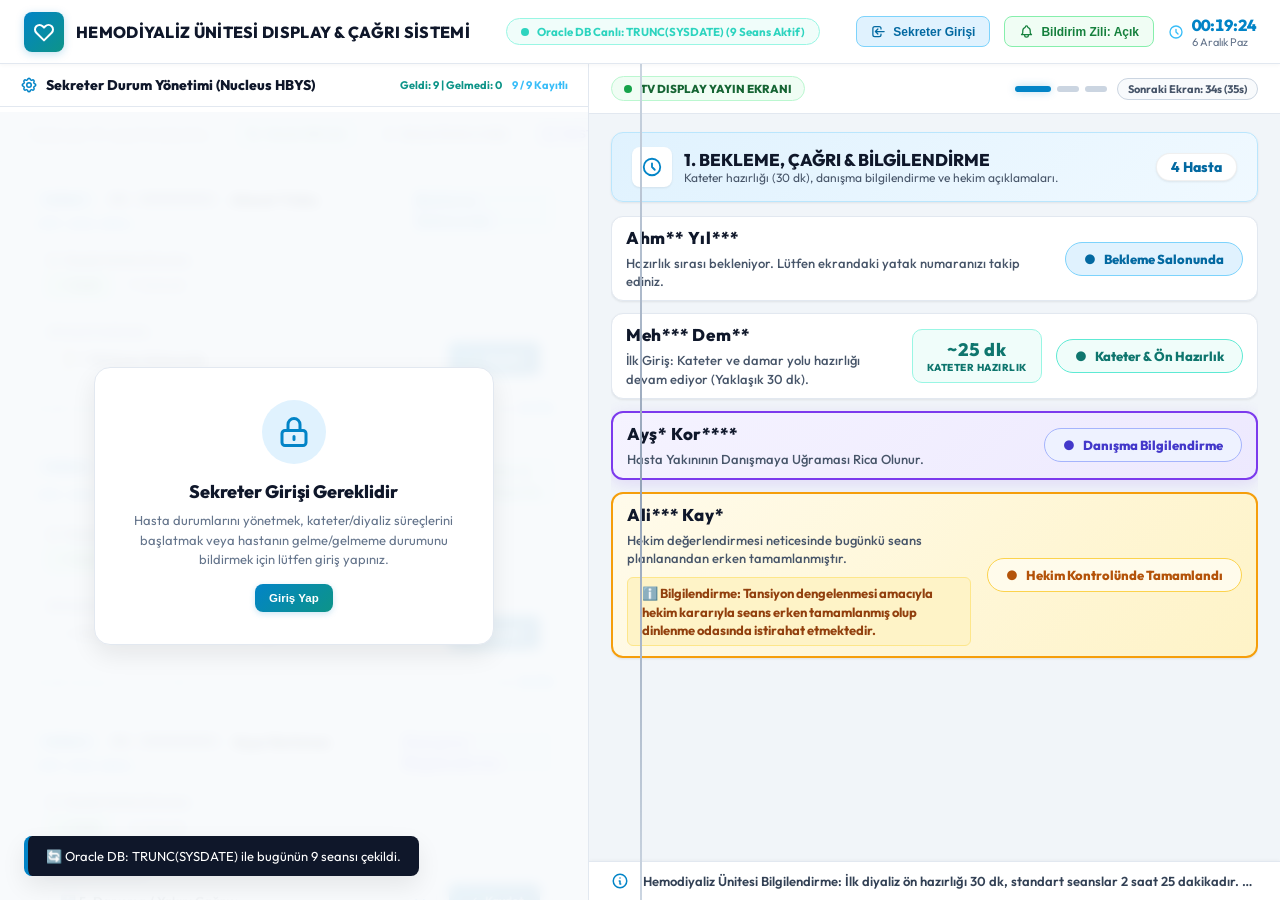
==== commit 635a1f75: "feat: integrate REST API endpoint, database engine simulator and Postman test console" ====
--- a/index.html
+++ b/index.html
@@ -125,6 +125,12 @@
           </svg>
           <span>Süreyi İlerlet (+1dk)</span>
         </button>
+        <button class="btn-api-tester" onclick="openApiTesterModal()" title="REST API & Postman Simülatör Test Alanı">
+          <svg width="14" height="14" fill="none" stroke="currentColor" viewBox="0 0 24 24">
+            <path stroke-linecap="round" stroke-linejoin="round" stroke-width="2" d="M8 9l3 3-3 3m5 0h3M5 20h14a2 2 0 002-2V6a2 2 0 00-2-2H5a2 2 0 00-2 2v12a2 2 0 002 2z"></path>
+          </svg>
+          <span>REST API Test Konsolu</span>
+        </button>
         <button class="btn-urgent-add" onclick="openUrgentPatientModal()" title="Acil Servis veya Yoğun Bakımdan Hasta Kabulü">
           <svg width="14" height="14" fill="none" stroke="currentColor" viewBox="0 0 24 24">
             <path stroke-linecap="round" stroke-linejoin="round" stroke-width="2" d="M12 4v16m8-8H4"></path>
@@ -313,6 +319,85 @@
   </div>
 
   <!-- =========================================================================
+       MODAL 3B: REST APİ TEST ALANI & POSTMAN İSTEK SİMÜLATÖRÜ
+       emirhan.txt: "api isteği gönderebilmesi için test alanı oluşturulacak"
+       emirhan.txt: "POSTMAN'den test apisi vereceğiz . mock apiye istekleri göndermeye çalışacam"
+       ========================================================================= -->
+  <div class="modal-overlay" id="api-tester-modal">
+    <div class="modal-content" style="max-width: 680px; max-height: 90vh; overflow-y: auto;">
+      <div style="display: flex; justify-content: space-between; align-items: center; border-bottom: 1px solid var(--border-color); padding-bottom: 12px; margin-bottom: 16px;">
+        <h3 style="color: #0284c7; display: flex; align-items: center; gap: 8px; margin: 0; font-size: 16px;">
+          <svg width="22" height="22" fill="none" stroke="currentColor" viewBox="0 0 24 24">
+            <path stroke-linecap="round" stroke-linejoin="round" stroke-width="2" d="M10 20l4-16m4 4l4 4-4 4M6 16l-4-4 4-4"></path>
+          </svg>
+          REST API Test Alanı & Postman İstek Simülatörü
+        </h3>
+        <button type="button" onclick="closeApiTesterModal()" style="background: none; border: none; font-size: 18px; cursor: pointer; color: var(--text-muted);">&times;</button>
+      </div>
+
+      <p style="font-size: 12px; color: var(--text-muted); margin-bottom: 14px;">
+        Sekreter ekranından TV Display'e tek endpoint (<code>/api/seanslar</code>) üzerinden veri gönderme veya Postman isteklerini simüle etme alanı.
+      </p>
+
+      <!-- İstek Satırı (HTTP Method + URL + Gönder Butonu) -->
+      <div style="display: flex; gap: 8px; margin-bottom: 14px;">
+        <select id="tester-http-method" class="form-control" style="width: 110px; font-weight: 700; color: #0284c7;" onchange="onTesterMethodChange()">
+          <option value="GET">GET</option>
+          <option value="POST" selected>POST</option>
+          <option value="PATCH">PATCH</option>
+        </select>
+        <input type="text" id="tester-url" class="form-control" value="http://localhost:3000/api/seanslar" placeholder="http://localhost:3000/api/seanslar" style="flex: 1; font-family: monospace; font-size: 12px;">
+        <button type="button" class="btn-urgent-add" onclick="executeApiTestRequest()" id="btn-run-api-test" style="padding: 8px 18px;">
+          Gönder
+        </button>
+      </div>
+
+      <!-- Hızlı Şablon Butonları -->
+      <div style="margin-bottom: 12px; display: flex; flex-wrap: wrap; gap: 6px; align-items: center;">
+        <span style="font-size: 11px; font-weight: 700; color: var(--text-muted);">Hızlı Postman Test Şablonları:</span>
+        <button type="button" class="btn-action-small" onclick="loadTesterTemplate('STATUS_UPDATE')" style="font-size: 11px;">1. Durum Değiştir (Yatağa Bağla)</button>
+        <button type="button" class="btn-action-small" onclick="loadTesterTemplate('ROOM_CALL')" style="font-size: 11px;">2. Odaya Çağır (Hazırlık)</button>
+        <button type="button" class="btn-action-small" onclick="loadTesterTemplate('PRESENCE_ABSENT')" style="font-size: 11px;">3. Gelmedi İşaretle</button>
+        <button type="button" class="btn-action-small" onclick="loadTesterTemplate('NEW_PATIENT')" style="font-size: 11px;">4. Yeni Acil Hasta Ekle</button>
+        <button type="button" class="btn-action-small" onclick="loadTesterTemplate('GET_ALL')" style="font-size: 11px;">5. Tüm Seansları Çek (GET)</button>
+      </div>
+
+      <!-- JSON Gövdesi (Body) -->
+      <div class="form-group" id="tester-body-group">
+        <label for="tester-request-body" style="display: flex; justify-content: space-between;">
+          <span>JSON İstek Gövdesi (Request Payload):</span>
+          <span style="font-size: 11px; color: #0d9488; font-weight: normal;">Content-Type: application/json</span>
+        </label>
+        <textarea id="tester-request-body" class="form-control" style="font-family: monospace; font-size: 11.5px; height: 110px; background: #0f172a; color: #38bdf8; border-color: #334155; resize: vertical;">{
+  "HASTASEANSREFNO": 10001,
+  "STATU": "BAGLANDI",
+  "PRESENCE": "GELDI"
+}</textarea>
+      </div>
+
+      <!-- Yanıt Alanı (Response) -->
+      <div class="form-group">
+        <div style="display: flex; justify-content: space-between; align-items: center; margin-bottom: 4px;">
+          <label style="margin: 0; font-weight: 700; font-size: 12px;">Sunucu Yanıtı (API Response):</label>
+          <span id="tester-response-status" style="font-size: 11px; font-weight: 700; color: #64748b;">Henüz istek gönderilmedi</span>
+        </div>
+        <pre id="tester-response-output" style="background: #020617; border: 1px solid #1e293b; border-radius: 6px; padding: 10px 12px; font-family: monospace; font-size: 11.5px; color: #94a3b8; max-height: 160px; overflow-y: auto; white-space: pre-wrap; margin: 0;">// Gönder butonuna basıldığında HTTP yanıtı burada gösterilecektir.</pre>
+      </div>
+
+      <!-- Postman / cURL İpucu Kutusu -->
+      <div style="background: #f8fafc; border: 1px dashed #cbd5e1; border-radius: 6px; padding: 10px 12px; margin-top: 12px; font-size: 11.5px; color: var(--text-muted);">
+        💡 <strong>Postman & cURL Testi İçin:</strong><br>
+        <code>curl -X POST http://localhost:3000/api/seanslar -H "Content-Type: application/json" -d '{"HASTASEANSREFNO": 10001, "STATU": "BAGLANDI"}'</code>
+      </div>
+
+      <div class="modal-buttons" style="margin-top: 16px;">
+        <button type="button" class="btn-action-small" onclick="closeApiTesterModal()">Kapat</button>
+        <button type="button" class="btn-urgent-add" onclick="executeApiTestRequest()">İsteği Çalıştır ve Ekrana Yansıt</button>
+      </div>
+    </div>
+  </div>
+
+  <!-- =========================================================================
        MODAL 4: SEKRETER GİRİŞ MODALI (KULLANICI ADI & ŞİFRE)
        ========================================================================= -->
   <div class="modal-overlay" id="login-modal">
--- a/style.css
+++ b/style.css
@@ -303,6 +303,29 @@
   transform: translateY(-1px);
 }
 
+.btn-api-tester {
+  background: #eef2ff;
+  border: 1px solid #c7d2fe;
+  color: #4338ca;
+  padding: 8px 12px;
+  border-radius: var(--radius-sm);
+  font-size: 11.5px;
+  font-weight: 700;
+  cursor: pointer;
+  display: flex;
+  align-items: center;
+  gap: 5px;
+  white-space: nowrap;
+  transition: all 0.2s ease;
+}
+
+.btn-api-tester:hover {
+  background: #e0e7ff;
+  border-color: #a5b4fc;
+  color: #3730a3;
+  transform: translateY(-1px);
+}
+
 .btn-db-sync.syncing svg {
   animation: spin-sync 1s linear infinite;
 }
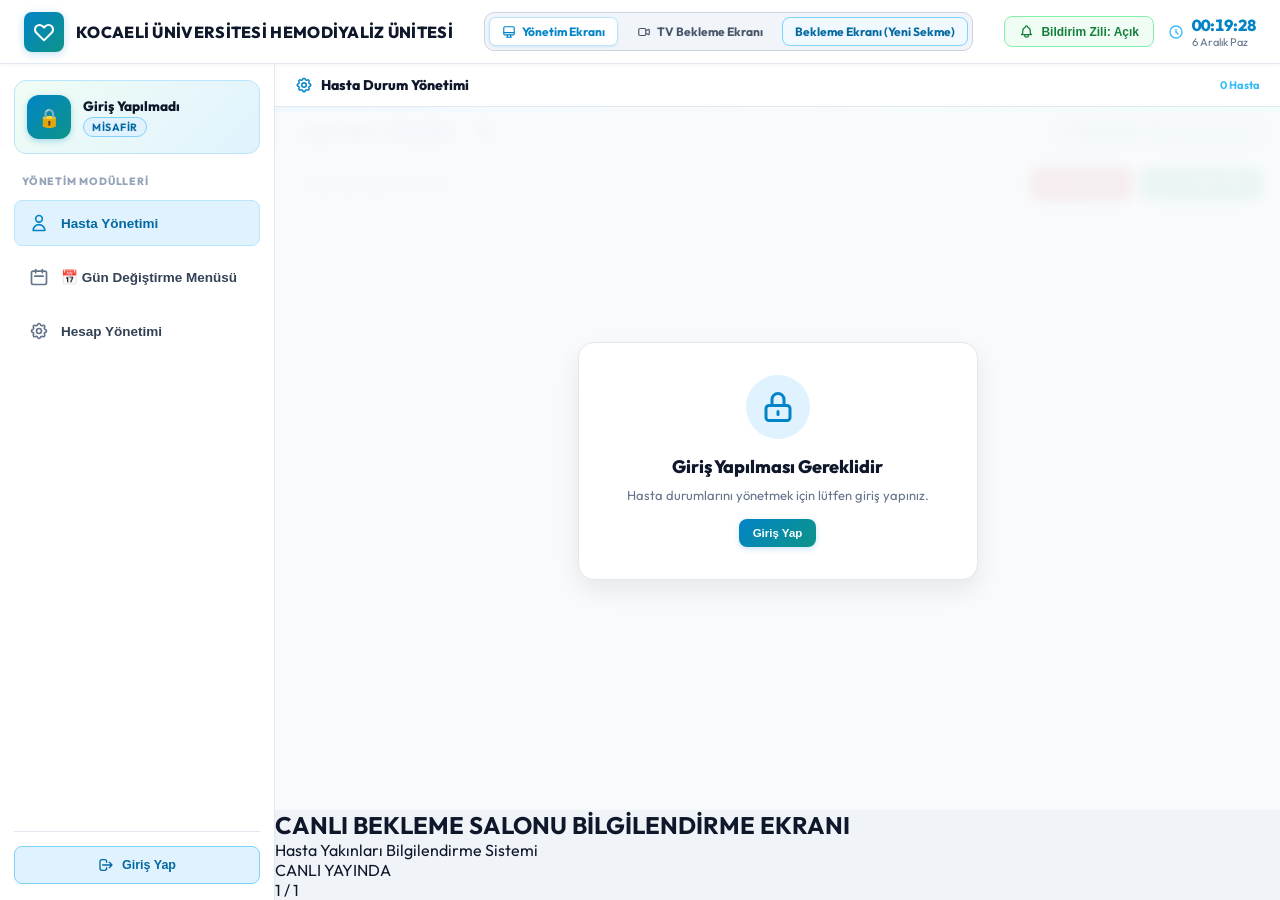
==== commit 7525a738: "feat: Kocaeli Üniversitesi Hemodiyaliz Ünitesi Seans Yönetim ve TV Bekleme Sistemi" ====
--- a/index.html
+++ b/index.html
@@ -3,13 +3,13 @@
 <head>
   <meta charset="UTF-8">
   <meta name="viewport" content="width=device-width, initial-scale=1.0">
-  <title>Nucleus HBYS Entegreli Hemodiyaliz Display & Süreç Yönetim Sistemi</title>
+  <title>Hemodiyaliz Ünitesi - Entegre Yönetim & Display Sistemi</title>
   <link rel="preconnect" href="https://fonts.googleapis.com">
   <link rel="preconnect" href="https://fonts.gstatic.com" crossorigin>
   <link href="https://fonts.googleapis.com/css2?family=Outfit:wght@400;500;600;700;800&family=Inter:wght@400;500;600;700&display=swap" rel="stylesheet">
-  <link rel="stylesheet" href="style.css">
+  <link rel="stylesheet" href="style.css?v=10">
 </head>
-<body>
+<body data-screen-mode="secretary">
 
   <!-- =========================================================================
        ÜST GLOBAL BİLGİ ŞERİDİ
@@ -22,32 +22,31 @@
         </svg>
       </div>
       <div class="brand-text">
-        <h1>HEMODİYALİZ ÜNİTESİ DISPLAY & ÇAĞRI SİSTEMİ</h1>
+        <h1>KOCAELİ ÜNİVERSİTESİ HEMODİYALİZ ÜNİTESİ</h1>
       </div>
     </div>
 
-    <!-- Nucleus HBYS Entegrasyon Göstergesi -->
-    <div id="hbys-status-badge" style="display: flex; align-items: center; gap: 8px; background: #f0fdfa; border: 1px solid #99f6e4; padding: 5px 14px; border-radius: 999px; cursor: pointer;" onclick="openApiConfigModal()" title="Oracle REST API Endpoint Ayarlarını Aç">
-      <span style="width: 8px; height: 8px; background: #0d9488; border-radius: 50%;" id="hbys-status-dot"></span>
-      <span style="font-size: 11.5px; font-weight: 700; color: #0f766e;" id="hbys-status-text">Nucleus HBYS Canlı Entegrasyon: Aktif (Bugünün Seansları)</span>
+    <!-- Ekran Seçici ve TV Kontrolleri -->
+    <div class="screen-switcher-group">
+      <button type="button" class="btn-screen-switch active" id="btn-switch-secretary" onclick="switchScreenMode('secretary')" title="Yönetim Konsolunu Aç">
+        <svg width="14" height="14" fill="none" stroke="currentColor" viewBox="0 0 24 24">
+          <path stroke-linecap="round" stroke-linejoin="round" stroke-width="2" d="M9.75 17L9 20l-1 1h8l-1-1-.75-3M3 13h18M5 17h14a2 2 0 002-2V5a2 2 0 00-2-2H5a2 2 0 00-2 2v10a2 2 0 002 2z"></path>
+        </svg>
+        <span>Yönetim Ekranı</span>
+      </button>
+      <button type="button" class="btn-screen-switch" id="btn-switch-display" onclick="switchScreenMode('display')" title="TV Bekleme Ekranını Aç">
+        <svg width="14" height="14" fill="none" stroke="currentColor" viewBox="0 0 24 24">
+          <path stroke-linecap="round" stroke-linejoin="round" stroke-width="2" d="M15 10l4.553-2.276A1 1 0 0121 8.618v6.764a1 1 0 01-1.447.894L15 14M5 18h8a2 2 0 002-2V8a2 2 0 00-2-2H5a2 2 0 00-2 2v8a2 2 0 002 2z"></path>
+        </svg>
+        <span>TV Bekleme Ekranı</span>
+      </button>
+      <a href="display.html" target="_blank" class="btn-open-external" title="TV Bekleme Ekranını Ayrı Sekmede Aç">
+        <span>Bekleme Ekranı (Yeni Sekme)</span>
+      </a>
     </div>
 
     <div class="header-right">
-      <!-- Sekreter Giriş / Çıkış Butonu & Profil Bilgisi -->
-      <div id="secretary-auth-container" style="display: flex; align-items: center; gap: 8px;">
-        <div id="secretary-logged-badge" style="display: none; align-items: center; gap: 8px; background: #e0f2fe; border: 1px solid #7dd3fc; padding: 5px 12px; border-radius: var(--radius-sm);">
-          <span style="font-size: 12px; font-weight: 700; color: #0369a1;" id="secretary-logged-name">👤 Sekreter: Aktif</span>
-          <button type="button" class="btn-action-small" style="padding: 3px 8px; font-size: 11px; background: #fee2e2; color: #b91c1c; border-color: #fca5a5;" onclick="logoutSecretary()">Çıkış</button>
-        </div>
-        <button type="button" class="audio-toggle-btn" id="btn-login-open" onclick="openLoginModal()" style="background: #e0f2fe; color: #0369a1; border-color: #7dd3fc; font-weight: 700;">
-          <svg width="15" height="15" fill="none" stroke="currentColor" viewBox="0 0 24 24">
-            <path stroke-linecap="round" stroke-linejoin="round" stroke-width="2" d="M11 16l-4-4m0 0l4-4m-4 4h14m-5 4v1a3 3 0 01-3 3H6a3 3 0 01-3-3V7a3 3 0 013-3h7a3 3 0 013 3v1"></path>
-          </svg>
-          <span>Sekreter Girişi</span>
-        </button>
-      </div>
-
-      <!-- Bildirim Zili Aç / Kapa (Konuşma/Anons Yoktur) -->
+      <!-- Bildirim Zili Aç / Kapa -->
       <button class="audio-toggle-btn active" id="sound-toggle-btn" onclick="toggleSound()" title="Kısa Bildirim Zilini Aç/Kapat">
         <svg width="15" height="15" fill="none" stroke="currentColor" viewBox="0 0 24 24">
           <path stroke-linecap="round" stroke-linejoin="round" stroke-width="2" d="M15 17h5l-1.405-1.405A2.032 2.032 0 0118 14.158V11a6.002 6.002 0 00-4-5.659V5a2 2 0 10-4 0v.341C7.67 6.165 6 8.388 6 11v3.159c0 .538-.214 1.055-.595 1.436L4 17h5m6 0v1a3 3 0 11-6 0v-1m6 0H9"></path>
@@ -69,337 +68,354 @@
   </header>
 
   <!-- =========================================================================
-       BÖLÜNMÜŞ ÇALIŞMA ALANI: %50 SEKRETER | %50 TV BEKLEME EKRANI
+       ANA ÇALIŞMA DÜZENİ: SOL MENÜ (SIDEBAR) + SAĞ İÇERİK ALANI
        ========================================================================= -->
-  <main class="split-workspace">
-    <div class="split-divider"></div>
-
+  <div class="app-layout">
+    
     <!-- -----------------------------------------------------------------------
-         SOL YARI (%50): SEKRETER YÖNETİM KONSOLU
+         SOL KENAR ÇUBUĞU (SIDEBAR): HER HESABIN HASTA VE HESAP YÖNETİMİ MENÜSÜ
          ----------------------------------------------------------------------- -->
-    <section class="panel-secretary" id="panel-secretary" aria-label="Sekreter Kontrol Paneli">
-      <div class="panel-header">
-        <div class="panel-title">
-          <svg width="18" height="18" fill="none" stroke="currentColor" viewBox="0 0 24 24">
-            <path stroke-linecap="round" stroke-linejoin="round" stroke-width="2" d="M10.325 4.317c.426-1.756 2.924-1.756 3.35 0a1.724 1.724 0 002.573 1.066c1.543-.94 3.31.826 2.37 2.37a1.724 1.724 0 001.065 2.572c1.756.426 1.756 2.924 0 3.35a1.724 1.724 0 00-1.066 2.573c.94 1.543-.826 3.31-2.37 2.37a1.724 1.724 0 00-2.572 1.065c-.426 1.756-2.924 1.756-3.35 0a1.724 1.724 0 00-2.573-1.066c-1.543.94-3.31-.826-2.37-2.37a1.724 1.724 0 00-1.065-2.572c-1.756-.426-1.756-2.924 0-3.35a1.724 1.724 0 001.066-2.573c-.94-1.543.826-3.31 2.37-2.37.996.608 2.296.07 2.572-1.065z"></path>
-            <path stroke-linecap="round" stroke-linejoin="round" stroke-width="2" d="M15 12a3 3 0 11-6 0 3 3 0 016 0z"></path>
+    <aside class="app-sidebar" id="app-sidebar">
+      
+      <!-- Üst: Aktif Kullanıcı Profil Kartı -->
+      <div>
+        <div class="sidebar-user-card" id="sidebar-user-card">
+          <div class="sidebar-user-avatar" id="sidebar-user-avatar">👤</div>
+          <div class="sidebar-user-info">
+            <span class="sidebar-user-name" id="sidebar-user-name">Giriş Yapılmadı</span>
+            <span class="sidebar-user-role-badge secretary" id="sidebar-user-role-badge">Misafir</span>
+          </div>
+        </div>
+
+        <!-- Sol Navigasyon Sekmeleri -->
+        <nav class="sidebar-nav">
+          <div class="sidebar-nav-title">Yönetim Modülleri</div>
+          
+          <button type="button" class="sidebar-nav-item active" id="btn-nav-patients" onclick="switchMainView('patients')" title="Diyaliz Seans ve Hasta Yönetimi">
+            <svg fill="none" stroke="currentColor" viewBox="0 0 24 24">
+              <path stroke-linecap="round" stroke-linejoin="round" stroke-width="2" d="M16 7a4 4 0 11-8 0 4 4 0 018 0zM12 14a7 7 0 00-7 7h14a7 7 0 00-7-7z"></path>
+            </svg>
+            <span>Hasta Yönetimi</span>
+          </button>
+
+          <!-- Gün Değiştirme Menüsü (Normal Sayfa Listesi Olarak Açar) -->
+          <button type="button" class="sidebar-nav-item" id="btn-nav-schedule" onclick="switchMainView('schedule')" title="Hasta Günlerini Değiştir, Başka Günden Hasta Aktar & Liste Yönetimi">
+            <svg fill="none" stroke="currentColor" viewBox="0 0 24 24">
+              <path stroke-linecap="round" stroke-linejoin="round" stroke-width="2" d="M8 7V3m8 4V3m-9 8h10M5 21h14a2 2 0 002-2V7a2 2 0 00-2-2H5a2 2 0 00-2 2v12a2 2 0 002 2z"></path>
+            </svg>
+            <span>📅 Gün Değiştirme Menüsü</span>
+          </button>
+
+          <button type="button" class="sidebar-nav-item" id="btn-nav-account" onclick="switchMainView('account')" title="Kullanıcı Profili, Şifre Değiştirme ve Sekreter Yönetimi">
+            <svg fill="none" stroke="currentColor" viewBox="0 0 24 24">
+              <path stroke-linecap="round" stroke-linejoin="round" stroke-width="2" d="M10.325 4.317c.426-1.756 2.924-1.756 3.35 0a1.724 1.724 0 002.573 1.066c1.543-.94 3.31.826 2.37 2.37a1.724 1.724 0 001.065 2.572c1.756.426 1.756 2.924 0 3.35a1.724 1.724 0 00-1.066 2.573c.94 1.543-.826 3.31-2.37 2.37a1.724 1.724 0 00-2.572 1.065c-.426 1.756-2.924 1.756-3.35 0a1.724 1.724 0 00-2.573-1.066c-1.543.94-3.31-.826-2.37-2.37a1.724 1.724 0 00-1.065-2.572c-1.756-.426-1.756-2.924 0-3.35a1.724 1.724 0 001.066-2.573c-.94-1.543.826-3.31 2.37-2.37.996.608 2.296.07 2.572-1.065z"></path>
+              <path stroke-linecap="round" stroke-linejoin="round" stroke-width="2" d="M15 12a3 3 0 11-6 0 3 3 0 016 0z"></path>
+            </svg>
+            <span>Hesap Yönetimi</span>
+          </button>
+        </nav>
+      </div>
+
+      <!-- Alt Kısım: Giriş / Çıkış Butonu -->
+      <div class="sidebar-footer">
+        <button type="button" class="sidebar-btn-logout" id="btn-sidebar-auth" onclick="toggleSidebarAuthAction()">
+          <svg width="16" height="16" fill="none" stroke="currentColor" viewBox="0 0 24 24">
+            <path stroke-linecap="round" stroke-linejoin="round" stroke-width="2" d="M17 16l4-4m0 0l-4-4m4 4H7m6 4v1a3 3 0 01-3 3H6a3 3 0 01-3-3V7a3 3 0 013-3h4a3 3 0 013 3v1"></path>
           </svg>
-          Sekreter Durum Yönetimi (Nucleus HBYS)
-        </div>
-        <div style="display: flex; align-items: center; gap: 10px;">
-          <span id="secretary-presence-count" style="font-size: 11px; font-weight: 700; color: #0d9488;">
-            Geldi: 0 | Gelmedi: 0
-          </span>
-          <span id="secretary-total-count" style="font-size: 11px; font-weight: 700; color: #38bdf8;">
-            0 / 9 Yatak Dolu
-          </span>
-        </div>
-      </div>
-
-      <!-- Kilitli Durum Uyarısı (Giriş Yapılmadığında Gözükür) -->
-      <div id="secretary-lock-overlay" class="secretary-lock-overlay" style="display: none;">
-        <div class="lock-card">
-          <div class="lock-icon">
-            <svg width="36" height="36" fill="none" stroke="currentColor" viewBox="0 0 24 24">
-              <path stroke-linecap="round" stroke-linejoin="round" stroke-width="2" d="M12 15v2m-6 4h12a2 2 0 002-2v-6a2 2 0 00-2-2H6a2 2 0 00-2 2v6a2 2 0 002 2zm10-10V7a4 4 0 00-8 0v4h8z"></path>
-            </svg>
-          </div>
-          <h3>Sekreter Girişi Gereklidir</h3>
-          <p>Hasta durumlarını yönetmek, kateter/diyaliz süreçlerini başlatmak veya hastanın gelme/gelmeme durumunu bildirmek için lütfen giriş yapınız.</p>
-          <button type="button" class="btn-urgent-add" onclick="openLoginModal()" style="margin-top: 14px;">Giriş Yap</button>
-        </div>
-      </div>
-
-      <!-- Arama, Oracle DB Canlı Senkronizasyon ve Acil Servis Kabul Butonu -->
-      <div class="secretary-toolbar">
-        <input type="text" id="secretary-search" class="secretary-search" placeholder="Hasta adı, TC veya Protokol No ile ara...">
-        <button class="btn-db-sync" id="btn-oracle-sync" onclick="syncWithOracleDatabase()" title="Oracle DB'den (TRUNC(SYSDATE)) Bugünkü Seansları Yeniden Çek">
-          <svg width="14" height="14" fill="none" stroke="currentColor" viewBox="0 0 24 24" id="icon-sync">
-            <path stroke-linecap="round" stroke-linejoin="round" stroke-width="2" d="M4 4v5h.582m15.356 2A8.001 8.001 0 004.582 9m0 0H9m11 11v-5h-.581m0 0a8.003 8.003 0 01-15.357-2m15.357 2H15"></path>
-          </svg>
-          <span id="txt-oracle-sync">Oracle DB Çek</span>
+          <span id="txt-sidebar-auth">Giriş Yap</span>
         </button>
-        <button class="btn-fast-forward" onclick="fastForwardTimers(60)" title="Geri sayımı 1 dakika ileri sararak otomatik sonraki aşamaya geçişi test et">
-          <svg width="14" height="14" fill="none" stroke="currentColor" viewBox="0 0 24 24">
-            <path stroke-linecap="round" stroke-linejoin="round" stroke-width="2" d="M13 5l7 7-7 7M5 5l7 7-7 7"></path>
-          </svg>
-          <span>Süreyi İlerlet (+1dk)</span>
-        </button>
-        <button class="btn-api-tester" onclick="openApiTesterModal()" title="REST API & Postman Simülatör Test Alanı">
-          <svg width="14" height="14" fill="none" stroke="currentColor" viewBox="0 0 24 24">
-            <path stroke-linecap="round" stroke-linejoin="round" stroke-width="2" d="M8 9l3 3-3 3m5 0h3M5 20h14a2 2 0 002-2V6a2 2 0 00-2-2H5a2 2 0 00-2 2v12a2 2 0 002 2z"></path>
-          </svg>
-          <span>REST API Test Konsolu</span>
-        </button>
-        <button class="btn-urgent-add" onclick="openUrgentPatientModal()" title="Acil Servis veya Yoğun Bakımdan Hasta Kabulü">
-          <svg width="14" height="14" fill="none" stroke="currentColor" viewBox="0 0 24 24">
-            <path stroke-linecap="round" stroke-linejoin="round" stroke-width="2" d="M12 4v16m8-8H4"></path>
-          </svg>
-          + Acil Kabul
-        </button>
-      </div>
-
-      <!-- Hasta Kartları Listesi -->
-      <div class="secretary-table-container">
-        <div class="patient-cards-list" id="secretary-patient-list">
-          <!-- JS ile doldurulur -->
-        </div>
-      </div>
-    </section>
+      </div>
+
+    </aside>
 
     <!-- -----------------------------------------------------------------------
-         SAĞ YARI (%50): TV BEKLEME DISPLAY EKRANI (DİREKT SALON YAYINI)
+         SAĞ ANA İÇERİK ALANI: GÖRÜNÜM 1 (HASTA YÖNETİMİ) & GÖRÜNÜM 2 (HESAP YÖNETİMİ)
          ----------------------------------------------------------------------- -->
-    <section class="panel-tv-display" aria-label="Hasta Bilgilendirme Ekranı">
-      <div class="tv-top-bar">
-        <div class="tv-badge-live">
-          <span class="tv-dot-pulse"></span>
-          <span>TV DISPLAY YAYIN EKRANI</span>
-        </div>
-
-        <div class="slide-indicator-container">
-          <div class="slide-dots" id="tv-slide-dots">
-            <!-- JS ile dinamik sayfalara göre butonlar üretilir -->
-          </div>
-          <div class="timer-pill" id="timer-pill">Sonraki Ekran: 15s</div>
-        </div>
-      </div>
-
-      <!-- CAROUSEL VİTRİNİ (SAYFA BAŞINA MAX 4 HASTA - SCROLLBARSIZ VE OTOMATİK SAYFALAMALI) -->
-      <div class="tv-carousel-viewport">
-        <div class="tv-carousel-track" id="tv-carousel-track">
-          <!-- JS ile renderTvSlides() fonksiyonunda dinamik slaytlar üretilir -->
-        </div>
-      </div>
-
-      <!-- TV Alt Bilgi Kayan Mesaj Şeridi -->
-      <footer class="tv-ticker-bar">
-        <div class="ticker-icon">
-          <svg width="18" height="18" fill="none" stroke="currentColor" viewBox="0 0 24 24">
-            <path stroke-linecap="round" stroke-linejoin="round" stroke-width="2" d="M13 16h-1v-4h-1m1-4h.01M21 12a9 9 0 11-18 0 9 9 0 0118 0z"></path>
-          </svg>
-        </div>
-        <div class="ticker-text" id="tv-ticker-text">
-          Hemodiyaliz Ünitesi Bilgilendirme: İlk diyaliz ön hazırlığı 30 dk, standart seanslar 2 saat 25 dakikadır. Lütfen çağrıları ekrandan takip ediniz.
-        </div>
-      </footer>
-    </section>
-
-  </main>
-
-  <!-- =========================================================================
-       MODAL 1: ACİL SERVİS / YOĞUN BAKIM HASTA KABULÜ (SIFIR MANUEL GİRİŞ)
-       ========================================================================= -->
-  <div class="modal-overlay" id="urgent-patient-modal">
-    <div class="modal-content" style="max-width: 480px;">
-      <h3 style="color: var(--accent-cyan); display: flex; align-items: center; gap: 8px;">
-        <svg width="20" height="20" fill="none" stroke="currentColor" viewBox="0 0 24 24">
-          <path stroke-linecap="round" stroke-linejoin="round" stroke-width="2" d="M9 12h6m-6 4h6m2 5H7a2 2 0 01-2-2V5a2 2 0 012-2h5.586a1 1 0 01.707.293l5.414 5.414a1 1 0 01.293.707V19a2 2 0 01-2 2z"></path>
-        </svg>
-        Acil Servis / Nucleus Protokol Kabulü
-      </h3>
-      <p style="font-size: 12px; color: var(--text-muted); margin-bottom: 12px;">
-        Manuel isim/TC girişi yapılmaz. Hasta verileri Nucleus HBYS üzerinden otomatik çekilir.
-      </p>
-
-      <form id="form-urgent-patient" onsubmit="handleUrgentPatientSubmit(event)">
-        <div class="form-group">
-          <label for="sel-nucleus-urgent-protocol">Nucleus Acil Konsültasyon / Protokol Listesi:</label>
-          <select id="sel-nucleus-urgent-protocol" class="form-control" required onchange="onUrgentProtocolSelected()">
-            <!-- JS ile doldurulur -->
-          </select>
-        </div>
-
-        <div id="nucleus-patient-preview" style="display: none; background: rgba(56, 189, 248, 0.08); border: 1px solid rgba(56, 189, 248, 0.25); border-radius: 8px; padding: 10px 12px; margin-bottom: 12px; font-size: 12px;">
-          <div style="font-weight: 700; color: #fff;" id="preview-ad-soyad">-</div>
-          <div style="color: var(--text-muted); margin-top: 3px;">
-            TC: <span id="preview-tc" style="color: #cbd5e1;">-</span> • 
-            Kaynak: <span id="preview-kaynak" style="color: #38bdf8;">-</span>
-          </div>
-          <div style="color: #fbbf24; margin-top: 3px; font-weight: 600;" id="preview-gecmis">-</div>
-        </div>
-
-        <div class="form-group">
-          <label for="inp-urgent-bed">Atanacak Diyaliz Yatağı (1-9):</label>
-          <select id="inp-urgent-bed" class="form-control" required>
-            <!-- JS ile doldurulur -->
-          </select>
-        </div>
-
-        <div class="modal-buttons">
-          <button type="button" class="btn-action-small" onclick="closeUrgentPatientModal()">İptal</button>
-          <button type="submit" class="btn-urgent-add">Nucleus Verileriyle Yatağa Kabul Et</button>
-        </div>
-      </form>
-    </div>
+    <main class="app-main-content">
+      
+      <!-- =====================================================================
+           GÖRÜNÜM 1: HASTA YÖNETİMİ PANELİ (BÖLÜNMÜŞ EKRAN DESTEKLİ)
+           ===================================================================== -->
+      <section class="view-section active" id="view-patient-management">
+        <div class="split-workspace" style="height: 100%;">
+          
+          <!-- Sol Yarı: Sekreter Paneli -->
+          <div class="panel-secretary" id="panel-secretary">
+            <div class="panel-header">
+              <div class="panel-title">
+                <svg width="18" height="18" fill="none" stroke="currentColor" viewBox="0 0 24 24">
+                  <path stroke-linecap="round" stroke-linejoin="round" stroke-width="2" d="M10.325 4.317c.426-1.756 2.924-1.756 3.35 0a1.724 1.724 0 002.573 1.066c1.543-.94 3.31.826 2.37 2.37a1.724 1.724 0 001.065 2.572c1.756.426 1.756 2.924 0 3.35a1.724 1.724 0 00-1.066 2.573c.94 1.543-.826 3.31-2.37 2.37a1.724 1.724 0 00-2.572 1.065c-.426 1.756-2.924 1.756-3.35 0a1.724 1.724 0 00-2.573-1.066c-1.543.94-3.31-.826-2.37-2.37a1.724 1.724 0 00-1.065-2.572c-1.756-.426-1.756-2.924 0-3.35a1.724 1.724 0 001.066-2.573c-.94-1.543.826-3.31 2.37-2.37.996.608 2.296.07 2.572-1.065z"></path>
+                  <path stroke-linecap="round" stroke-linejoin="round" stroke-width="2" d="M15 12a3 3 0 11-6 0 3 3 0 016 0z"></path>
+                </svg>
+                Hasta Durum Yönetimi
+              </div>
+              <div style="display: flex; align-items: center; gap: 10px;">
+                <span id="secretary-total-count" style="font-size: 11px; font-weight: 700; color: #38bdf8;">
+                  0 Hasta Kayıtlı
+                </span>
+              </div>
+            </div>
+
+            <!-- Kilitli Durum Uyarısı -->
+            <div id="secretary-lock-overlay" class="secretary-lock-overlay" style="display: none;">
+              <div class="lock-card">
+                <div class="lock-icon">
+                  <svg width="36" height="36" fill="none" stroke="currentColor" viewBox="0 0 24 24">
+                    <path stroke-linecap="round" stroke-linejoin="round" stroke-width="2" d="M12 15v2m-6 4h12a2 2 0 002-2v-6a2 2 0 00-2-2H6a2 2 0 00-2 2v6a2 2 0 002 2zm10-10V7a4 4 0 00-8 0v4h8z"></path>
+                  </svg>
+                </div>
+                <h3>Giriş Yapılması Gereklidir</h3>
+                <p>Hasta durumlarını yönetmek için lütfen giriş yapınız.</p>
+                <button type="button" class="btn-urgent-add" onclick="openLoginModal()" style="margin-top: 14px;">Giriş Yap</button>
+              </div>
+            </div>
+
+            <!-- Takvim Şeridi -->
+            <div class="calendar-schedule-bar">
+              <div class="calendar-controls-left">
+                <div class="calendar-field-group">
+                  <label for="inp-session-date">Seans Tarihi:</label>
+                  <input type="date" id="inp-session-date" class="calendar-date-input" onchange="onCalendarDateChange()">
+                </div>
+              </div>
+              <div class="calendar-auto-badge" id="calendar-auto-sync-status">
+                📅 Takvim Aktif
+              </div>
+            </div>
+
+            <!-- Araç Çubuğu -->
+            <div class="secretary-toolbar">
+              <input type="text" id="secretary-search" class="secretary-search" placeholder="Hasta adı veya No ile ara...">
+
+              <button type="button" class="btn-emergency-add" onclick="openAddPatientModal('ACIL')" title="Acil Servisten Gelen Hasta">
+                <svg width="15" height="15" fill="none" stroke="currentColor" viewBox="0 0 24 24">
+                  <path stroke-linecap="round" stroke-linejoin="round" stroke-width="2" d="M12 9v2m0 4h.01m-6.938 4h13.856c1.54 0 2.502-1.667 1.732-3L13.732 4c-.77-1.333-2.694-1.333-3.464 0L3.34 16c-.77 1.333.192 3 1.732 3z"></path>
+                </svg>
+                <span>🚨 + Acil</span>
+              </button>
+
+              <button type="button" class="btn-patient-add" onclick="openAddPatientModal('RUTIN')" title="Yeni Hasta Ekle">
+                <svg width="15" height="15" fill="none" stroke="currentColor" viewBox="0 0 24 24">
+                  <path stroke-linecap="round" stroke-linejoin="round" stroke-width="2" d="M18 9v3m0 0v3m0-3h3m-3 0h-3m-2-5a4 4 0 11-8 0 4 4 0 018 0zM3 20a6 6 0 0112 0v1H3v-1z"></path>
+                </svg>
+                <span>+ Hasta Ekle</span>
+              </button>
+            </div>
+
+            <!-- Hasta Kartları -->
+            <div class="secretary-table-container">
+              <div class="patient-cards-list" id="secretary-patient-list"></div>
+            </div>
+          </div>
+
+          <!-- Sağ Yarı: Canlı TV Bekleme Ekranı Önizlemesi -->
+          <section class="panel-display" id="panel-display" aria-label="Bekleme Salonu Ekranı">
+            <div class="display-header">
+              <div class="display-header-left">
+                <h2>CANLI BEKLEME SALONU BİLGİLENDİRME EKRANI</h2>
+                <div class="display-header-sub">Hasta Yakınları Bilgilendirme Sistemi</div>
+              </div>
+              <div class="display-header-right">
+                <div class="active-badge">
+                  <span class="live-dot"></span> CANLI YAYINDA
+                </div>
+              </div>
+            </div>
+
+            <div class="slide-viewport">
+              <div class="slides-container" id="slides-container"></div>
+            </div>
+
+            <div class="carousel-nav">
+              <div class="slide-dots" id="slide-dots"></div>
+              <div class="slide-counter" id="slide-counter">1 / 1</div>
+            </div>
+          </section>
+
+        </div>
+      </section>
+
+      <!-- =====================================================================
+           GÖRÜNÜM 2: GÜN DEĞİŞTİRME & LİSTE YÖNETİMİ PANELİ (NORMAL LİSTE SAYFASI)
+           ===================================================================== -->
+      <section class="view-section" id="view-schedule-management">
+        <div class="schedule-view-container">
+          
+          <div class="schedule-view-header">
+            <div>
+              <h2>
+                <svg width="22" height="22" fill="none" stroke="#0284c7" viewBox="0 0 24 24">
+                  <path stroke-linecap="round" stroke-linejoin="round" stroke-width="2" d="M8 7V3m8 4V3m-9 8h10M5 21h14a2 2 0 002-2V7a2 2 0 00-2-2H5a2 2 0 00-2 2v12a2 2 0 002 2z"></path>
+                </svg>
+                Hasta Gün Değiştirme & Liste Yönetimi
+              </h2>
+              <p>Hastaları bugünkü seansa ekleyebilir, bugünkü listeden çıkarabilir veya seans günlerini (Pzt-Çar-Cum / Sal-Per-Cmt) değiştirebilirsiniz.</p>
+            </div>
+            
+            <div style="display: flex; align-items: center; gap: 8px;">
+              <button type="button" class="btn-action-small" onclick="resetMasterRosterToDefaults()" title="Varsayılan 17 hastayı geri yükle">
+                🔄 Varsayılan 17 Hasta
+              </button>
+            </div>
+          </div>
+
+          <!-- Güvenlik Kilidi Şeridi -->
+          <div class="schedule-safety-bar">
+            <span style="color: #9a3412; font-weight: 600; font-size: 12px;">⚠️ Yanlışlıkla silmeyi önlemek için kalıcı silme kilitlidir.</span>
+            <label style="display: flex; align-items: center; gap: 6px; font-weight: 700; color: #c2410c; cursor: pointer; font-size: 12px;">
+              <input type="checkbox" id="chk-unlock-delete" onchange="toggleDeleteSafetyLock()">
+              Silme Kilidini Aç
+            </label>
+          </div>
+
+          <!-- Normal Kaydırılabilir Hasta Listesi Kartı -->
+          <div class="schedule-table-card">
+            <div class="delete-patient-list normal-page-list" id="delete-patient-modal-list">
+              <!-- JS ile sade liste satırları render edilir -->
+            </div>
+          </div>
+
+        </div>
+      </section>
+
+        </div>
+      </section>
+
+      <!-- =====================================================================
+           GÖRÜNÜM 2: HESAP YÖNETİMİ PANELİ (HER HESAP İÇİN SOL MENÜDEN ERİŞİLİR)
+           ===================================================================== -->
+      <section class="view-section" id="view-account-management">
+        <div class="account-view-container">
+          
+          <div class="account-view-header">
+            <h2>
+              <svg width="24" height="24" fill="none" stroke="#0284c7" viewBox="0 0 24 24">
+                <path stroke-linecap="round" stroke-linejoin="round" stroke-width="2" d="M16 7a4 4 0 11-8 0 4 4 0 018 0zM12 14a7 7 0 00-7 7h14a7 7 0 00-7-7z"></path>
+              </svg>
+              Hesap & Kullanıcı Yönetimi
+            </h2>
+            <p>Kullanıcı bilgilerinizi inceleyebilir, şifrenizi güncelleyebilir ve yönetici (admin) iseniz sekreter hesaplarını yönetebilirsiniz.</p>
+          </div>
+
+          <!-- Bilgi & Şifre Değiştirme Kartları Grid -->
+          <div class="account-cards-grid">
+            
+            <!-- Kart 1: Profil Bilgileri -->
+            <div class="account-card">
+              <div class="account-card-title">
+                <svg width="18" height="18" fill="none" stroke="#0284c7" viewBox="0 0 24 24">
+                  <path stroke-linecap="round" stroke-linejoin="round" stroke-width="2" d="M10 6H5a2 2 0 00-2 2v9a2 2 0 002 2h14a2 2 0 002-2V8a2 2 0 00-2-2h-5m-4 0V5a2 2 0 114 0v1m-4 0a2 2 0 104 0m-5 8a2 2 0 100-4 2 2 0 000 4zm0 0c1.306 0 2.417.835 2.83 2M9 14a3.001 3.001 0 00-2.83 2M15 11h3m-3 4h2"></path>
+                </svg>
+                Hesap Bilgileri
+              </div>
+              <div class="account-info-row">
+                <span>Kullanıcı Adı:</span>
+                <span id="acc-info-username">-</span>
+              </div>
+              <div class="account-info-row">
+                <span>Ad Soyad:</span>
+                <span id="acc-info-fullname">-</span>
+              </div>
+              <div class="account-info-row">
+                <span>Yetki / Rol:</span>
+                <span id="acc-info-role">-</span>
+              </div>
+              <div class="account-info-row">
+                <span>Kayıt Tarihi:</span>
+                <span id="acc-info-date">-</span>
+              </div>
+            </div>
+
+            <!-- Kart 2: Şifre Değiştirme -->
+            <div class="account-card">
+              <div class="account-card-title">
+                <svg width="18" height="18" fill="none" stroke="#0d9488" viewBox="0 0 24 24">
+                  <path stroke-linecap="round" stroke-linejoin="round" stroke-width="2" d="M12 15v2m-6 4h12a2 2 0 002-2v-6a2 2 0 00-2-2H6a2 2 0 00-2 2v6a2 2 0 002 2zm10-10V7a4 4 0 00-8 0v4h8z"></path>
+                </svg>
+                Şifre Değiştir
+              </div>
+              <form id="form-change-password" onsubmit="handleChangePassword(event)">
+                <div class="form-group" style="margin-bottom: 12px;">
+                  <label for="inp-new-pass" style="font-size: 12px;">Yeni Şifre:</label>
+                  <input type="password" id="inp-new-pass" class="form-control" placeholder="••••••••" required minlength="3">
+                </div>
+                <div class="form-group" style="margin-bottom: 14px;">
+                  <label for="inp-new-pass-confirm" style="font-size: 12px;">Yeni Şifre (Tekrar):</label>
+                  <input type="password" id="inp-new-pass-confirm" class="form-control" placeholder="••••••••" required minlength="3">
+                </div>
+                <button type="submit" class="btn-patient-add" style="width: 100%; justify-content: center;">
+                  Şifreyi Güncelle
+                </button>
+              </form>
+            </div>
+
+          </div>
+
+          <!-- Kart 3: SEKRETER YÖNETİMİ (SADECE ADMİN HESABIYLA GİRİLDİĞİNDE GÖRÜNÜR) -->
+          <div class="secretary-management-card" id="admin-secretary-management-card" style="display: none;">
+            <div class="account-card-title" style="color: #6d28d9;">
+              <svg width="20" height="20" fill="none" stroke="#6d28d9" viewBox="0 0 24 24">
+                <path stroke-linecap="round" stroke-linejoin="round" stroke-width="2" d="M17 20h5v-2a3 3 0 00-5.356-1.857M17 20H7m10 0v-2c0-.656-.126-1.283-.356-1.857M7 20H2v-2a3 3 0 015.356-1.857M7 20v-2c0-.656.126-1.283.356-1.857m0 0a5.002 5.002 0 019.288 0M15 7a3 3 0 11-6 0 3 3 0 016 0zm6 3a2 2 0 11-4 0 2 2 0 014 0zM7 10a2 2 0 11-4 0 2 2 0 014 0z"></path>
+              </svg>
+              Sekreter Yönetimi (Admin Yetkisi)
+            </div>
+            <p style="font-size: 12.5px; color: var(--text-muted); margin-bottom: 16px;">
+              Admin olarak yeni sekreter hesapları ekleyebilir veya mevcut sekreterleri sistemden silebilirsiniz.
+            </p>
+
+            <!-- Yeni Sekreter Ekleme Formu -->
+            <form id="form-add-secretary" onsubmit="handleAddSecretarySubmit(event)" style="background: #f8fafc; border: 1px dashed #cbd5e1; border-radius: 8px; padding: 14px; margin-bottom: 20px;">
+              <div style="font-size: 13px; font-weight: 800; color: #0f172a; margin-bottom: 10px;">➕ Yeni Sekreter Hesabı Oluştur</div>
+              <div style="display: grid; grid-template-columns: repeat(auto-fit, minmax(200px, 1fr)) 140px; gap: 10px; align-items: flex-end;">
+                <div>
+                  <label for="inp-sec-username" style="font-size: 11.5px; font-weight: 700; display: block; margin-bottom: 4px;">Kullanıcı Adı:</label>
+                  <input type="text" id="inp-sec-username" class="form-control" placeholder="Örn: sekreter2" required>
+                </div>
+                <div>
+                  <label for="inp-sec-fullname" style="font-size: 11.5px; font-weight: 700; display: block; margin-bottom: 4px;">Ad Soyad:</label>
+                  <input type="text" id="inp-sec-fullname" class="form-control" placeholder="Örn: Ayşe Kaya" required>
+                </div>
+                <div>
+                  <label for="inp-sec-password" style="font-size: 11.5px; font-weight: 700; display: block; margin-bottom: 4px;">Şifre:</label>
+                  <input type="password" id="inp-sec-password" class="form-control" placeholder="••••••••" required minlength="3">
+                </div>
+                <div>
+                  <button type="submit" class="btn-emergency-add" style="width: 100%; height: 38px; justify-content: center; background: linear-gradient(135deg, #7c3aed, #4f46e5); border: none;">
+                    + Ekle
+                  </button>
+                </div>
+              </div>
+            </form>
+
+            <!-- Kayıtlı Sekreterler Listesi -->
+            <div style="font-size: 13px; font-weight: 800; color: #0f172a; margin-bottom: 8px;">📋 Kayıtlı Sistem Kullanıcıları</div>
+            <div style="overflow-x: auto; background: #ffffff; border: 1px solid var(--border-color); border-radius: 8px;">
+              <table class="secretary-table">
+                <thead>
+                  <tr>
+                    <th>ID</th>
+                    <th>Kullanıcı Adı</th>
+                    <th>Adı Soyadı</th>
+                    <th>Rol</th>
+                    <th>Kayıt Tarihi</th>
+                    <th style="text-align: right;">İşlem</th>
+                  </tr>
+                </thead>
+                <tbody id="secretary-table-body">
+                  <!-- JS ile doldurulur -->
+                </tbody>
+              </table>
+            </div>
+
+          </div>
+
+        </div>
+      </section>
+
+    </main>
   </div>
 
-  <!-- =========================================================================
-       MODAL 2: SEANS TAMAMLAMA / YARIDA KALMA NEDENİ VE BİLGİLENDİRMESİ
-       ========================================================================= -->
-  <div class="modal-overlay" id="abort-modal">
-    <div class="modal-content" style="border-color: rgba(245, 158, 11, 0.5); max-width: 540px;">
-      <h3 style="color: #fcd34d; display: flex; align-items: center; gap: 8px;">
-        <svg width="20" height="20" fill="none" stroke="currentColor" viewBox="0 0 24 24">
-          <path stroke-linecap="round" stroke-linejoin="round" stroke-width="2" d="M12 9v2m0 4h.01m-6.938 4h13.856c1.54 0 2.502-1.667 1.732-3L13.732 4c-.77-1.333-2.694-1.333-3.464 0L3.34 16c-.77 1.333.192 3 1.732 3z"></path>
-        </svg>
-        Seans Erken Tamamlama / Yarıda Kesme
-      </h3>
-      <p style="font-size: 12px; color: var(--text-muted); margin-bottom: 12px;">
-        Hasta: <strong id="modal-abort-patient-name" style="color: #fff;">-</strong>
-      </p>
-
-      <!-- 3 Ana Neden Kategorisi + Diğer Seçeneği -->
-      <div class="form-group">
-        <label for="sel-abort-category">Diyalizin Yarıda Kalma Nedeni:</label>
-        <select id="sel-abort-category" class="form-control" onchange="onAbortCategoryChange()">
-          <option value="HASTAYA_BAGLI">1. Hastaya Bağlı Nedenler</option>
-          <option value="DAMAR_YOLU">2. Damar Yolu veya Kateter Kaynaklı Nedenler</option>
-          <option value="CIHAZ_DEVRE">3. Cihaz ve Diyaliz Devresine Bağlı Nedenler</option>
-          <option value="DIGER">4. Diğer (Özel Açıklama Yazılacak)</option>
-        </select>
-      </div>
-
-      <!-- İlk 3 durum için TV Ekranında Gözükecek Net Başlık Bilgisi -->
-      <div id="abort-fixed-preview" style="background: rgba(245, 158, 11, 0.1); border: 1px solid rgba(245, 158, 11, 0.3); border-radius: 8px; padding: 10px 14px; margin-bottom: 12px; font-size: 12.5px;">
-        <span style="color: var(--text-muted); display: block; font-size: 11px; margin-bottom: 3px;">TV Display Ekranında Gösterilecektir:</span>
-        <strong id="abort-fixed-text" style="color: #fcd34d;">Hastaya Bağlı Nedenler</strong>
-      </div>
-
-      <!-- Sadece 4. Diğer Seçeneğinde Açılan Text Giriş Alanı -->
-      <div class="form-group" id="abort-custom-text-group" style="display: none;">
-        <label for="inp-abort-reason">Diğer Durum Açıklaması (İsteğe Bağlı):</label>
-        <textarea id="inp-abort-reason" class="form-control" style="height: 80px; resize: none;" 
-                  placeholder="Sekreterin girmek istediği özel gerekçe veya medikal not..."></textarea>
-      </div>
-
-      <div class="modal-buttons">
-        <button type="button" class="btn-action-small" onclick="closeAbortModal()">İptal</button>
-        <button type="button" class="btn-urgent-add" style="background: #b45309;" onclick="saveAbortReason()">Kaydet ve TV Ekranına Yansıt</button>
-      </div>
-    </div>
-  </div>
-
-  <!-- =========================================================================
-       MODAL 3: ORACLE DB / NUCLEUS REST API BAĞLANTI AYARLARI
-       ========================================================================= -->
-  <div class="modal-overlay" id="api-config-modal">
-    <div class="modal-content" style="max-width: 500px;">
-      <h3 style="color: var(--accent-cyan); display: flex; align-items: center; gap: 8px;">
-        <svg width="20" height="20" fill="none" stroke="currentColor" viewBox="0 0 24 24">
-          <path stroke-linecap="round" stroke-linejoin="round" stroke-width="2" d="M10.325 4.317c.426-1.756 2.924-1.756 3.35 0a1.724 1.724 0 002.573 1.066c1.543-.94 3.31.826 2.37 2.37a1.724 1.724 0 001.065 2.572c1.756.426 1.756 2.924 0 3.35a1.724 1.724 0 00-1.066 2.573c.94 1.543-.826 3.31-2.37 2.37a1.724 1.724 0 00-2.572 1.065c-.426 1.756-2.924 1.756-3.35 0a1.724 1.724 0 00-2.573-1.066c-1.543.94-3.31-.826-2.37-2.37a1.724 1.724 0 00-1.065-2.572c-1.756-.426-1.756-2.924 0-3.35a1.724 1.724 0 001.066-2.573c-.94-1.543.826-3.31 2.37-2.37.996.608 2.296.07 2.572-1.065z"></path>
-        </svg>
-        Oracle HBYS Entegrasyon Ayarları
-      </h3>
-      <p style="font-size: 12px; color: var(--text-muted); margin-bottom: 12px;">
-        Sistem her gün <code>TRUNC(SYSDATE)</code> ile o günün <code>dyz_hasta_seanslari</code> kayıtlarını bu endpoint üzerinden çeker.
-      </p>
-
-      <div class="form-group">
-        <label for="inp-api-endpoint">Oracle Backend REST API URL (İsteğe Bağlı):</label>
-        <input type="text" id="inp-api-endpoint" class="form-control" placeholder="Örn: http://localhost:3000/api/gunluk-seanslar veya /api/seanslar">
-        <span style="font-size: 11px; color: var(--text-muted); margin-top: 4px; display: block;">
-          Boş bırakıldığında veya sunucu yanıt vermediğinde optimize edilmiş yerel Oracle veritabanı simülatörü devreye girer.
-        </span>
-      </div>
-
-      <div class="form-group">
-        <label>SQL Filtresi (Otomatik Günlük):</label>
-        <div style="background: rgba(0,0,0,0.3); border: 1px solid var(--border-color); border-radius: 6px; padding: 8px 10px; font-family: monospace; font-size: 11px; color: #38bdf8;">
-          WHERE t.seanstarihi &gt;= TRUNC(SYSDATE)<br>
-          &nbsp;&nbsp;AND t.seanstarihi &lt; TRUNC(SYSDATE) + 1
-        </div>
-      </div>
-
-      <div class="modal-buttons">
-        <button type="button" class="btn-action-small" onclick="closeApiConfigModal()">Kapat</button>
-        <button type="button" class="btn-urgent-add" onclick="saveApiEndpointConfig()">Ayarları Kaydet ve Test Et</button>
-      </div>
-    </div>
-  </div>
-
-  <!-- =========================================================================
-       MODAL 3B: REST APİ TEST ALANI & POSTMAN İSTEK SİMÜLATÖRÜ
-       emirhan.txt: "api isteği gönderebilmesi için test alanı oluşturulacak"
-       emirhan.txt: "POSTMAN'den test apisi vereceğiz . mock apiye istekleri göndermeye çalışacam"
-       ========================================================================= -->
-  <div class="modal-overlay" id="api-tester-modal">
-    <div class="modal-content" style="max-width: 680px; max-height: 90vh; overflow-y: auto;">
-      <div style="display: flex; justify-content: space-between; align-items: center; border-bottom: 1px solid var(--border-color); padding-bottom: 12px; margin-bottom: 16px;">
-        <h3 style="color: #0284c7; display: flex; align-items: center; gap: 8px; margin: 0; font-size: 16px;">
-          <svg width="22" height="22" fill="none" stroke="currentColor" viewBox="0 0 24 24">
-            <path stroke-linecap="round" stroke-linejoin="round" stroke-width="2" d="M10 20l4-16m4 4l4 4-4 4M6 16l-4-4 4-4"></path>
-          </svg>
-          REST API Test Alanı & Postman İstek Simülatörü
-        </h3>
-        <button type="button" onclick="closeApiTesterModal()" style="background: none; border: none; font-size: 18px; cursor: pointer; color: var(--text-muted);">&times;</button>
-      </div>
-
-      <p style="font-size: 12px; color: var(--text-muted); margin-bottom: 14px;">
-        Sekreter ekranından TV Display'e tek endpoint (<code>/api/seanslar</code>) üzerinden veri gönderme veya Postman isteklerini simüle etme alanı.
-      </p>
-
-      <!-- İstek Satırı (HTTP Method + URL + Gönder Butonu) -->
-      <div style="display: flex; gap: 8px; margin-bottom: 14px;">
-        <select id="tester-http-method" class="form-control" style="width: 110px; font-weight: 700; color: #0284c7;" onchange="onTesterMethodChange()">
-          <option value="GET">GET</option>
-          <option value="POST" selected>POST</option>
-          <option value="PATCH">PATCH</option>
-        </select>
-        <input type="text" id="tester-url" class="form-control" value="http://localhost:3000/api/seanslar" placeholder="http://localhost:3000/api/seanslar" style="flex: 1; font-family: monospace; font-size: 12px;">
-        <button type="button" class="btn-urgent-add" onclick="executeApiTestRequest()" id="btn-run-api-test" style="padding: 8px 18px;">
-          Gönder
-        </button>
-      </div>
-
-      <!-- Hızlı Şablon Butonları -->
-      <div style="margin-bottom: 12px; display: flex; flex-wrap: wrap; gap: 6px; align-items: center;">
-        <span style="font-size: 11px; font-weight: 700; color: var(--text-muted);">Hızlı Postman Test Şablonları:</span>
-        <button type="button" class="btn-action-small" onclick="loadTesterTemplate('STATUS_UPDATE')" style="font-size: 11px;">1. Durum Değiştir (Yatağa Bağla)</button>
-        <button type="button" class="btn-action-small" onclick="loadTesterTemplate('ROOM_CALL')" style="font-size: 11px;">2. Odaya Çağır (Hazırlık)</button>
-        <button type="button" class="btn-action-small" onclick="loadTesterTemplate('PRESENCE_ABSENT')" style="font-size: 11px;">3. Gelmedi İşaretle</button>
-        <button type="button" class="btn-action-small" onclick="loadTesterTemplate('NEW_PATIENT')" style="font-size: 11px;">4. Yeni Acil Hasta Ekle</button>
-        <button type="button" class="btn-action-small" onclick="loadTesterTemplate('GET_ALL')" style="font-size: 11px;">5. Tüm Seansları Çek (GET)</button>
-      </div>
-
-      <!-- JSON Gövdesi (Body) -->
-      <div class="form-group" id="tester-body-group">
-        <label for="tester-request-body" style="display: flex; justify-content: space-between;">
-          <span>JSON İstek Gövdesi (Request Payload):</span>
-          <span style="font-size: 11px; color: #0d9488; font-weight: normal;">Content-Type: application/json</span>
-        </label>
-        <textarea id="tester-request-body" class="form-control" style="font-family: monospace; font-size: 11.5px; height: 110px; background: #0f172a; color: #38bdf8; border-color: #334155; resize: vertical;">{
-  "HASTASEANSREFNO": 10001,
-  "STATU": "BAGLANDI",
-  "PRESENCE": "GELDI"
-}</textarea>
-      </div>
-
-      <!-- Yanıt Alanı (Response) -->
-      <div class="form-group">
-        <div style="display: flex; justify-content: space-between; align-items: center; margin-bottom: 4px;">
-          <label style="margin: 0; font-weight: 700; font-size: 12px;">Sunucu Yanıtı (API Response):</label>
-          <span id="tester-response-status" style="font-size: 11px; font-weight: 700; color: #64748b;">Henüz istek gönderilmedi</span>
-        </div>
-        <pre id="tester-response-output" style="background: #020617; border: 1px solid #1e293b; border-radius: 6px; padding: 10px 12px; font-family: monospace; font-size: 11.5px; color: #94a3b8; max-height: 160px; overflow-y: auto; white-space: pre-wrap; margin: 0;">// Gönder butonuna basıldığında HTTP yanıtı burada gösterilecektir.</pre>
-      </div>
-
-      <!-- Postman / cURL İpucu Kutusu -->
-      <div style="background: #f8fafc; border: 1px dashed #cbd5e1; border-radius: 6px; padding: 10px 12px; margin-top: 12px; font-size: 11.5px; color: var(--text-muted);">
-        💡 <strong>Postman & cURL Testi İçin:</strong><br>
-        <code>curl -X POST http://localhost:3000/api/seanslar -H "Content-Type: application/json" -d '{"HASTASEANSREFNO": 10001, "STATU": "BAGLANDI"}'</code>
-      </div>
-
-      <div class="modal-buttons" style="margin-top: 16px;">
-        <button type="button" class="btn-action-small" onclick="closeApiTesterModal()">Kapat</button>
-        <button type="button" class="btn-urgent-add" onclick="executeApiTestRequest()">İsteği Çalıştır ve Ekrana Yansıt</button>
-      </div>
-    </div>
-  </div>
-
-  <!-- =========================================================================
-       MODAL 4: SEKRETER GİRİŞ MODALI (KULLANICI ADI & ŞİFRE)
-       ========================================================================= -->
+  <!-- Giriş Modalı -->
   <div class="modal-overlay" id="login-modal">
     <div class="modal-content" style="max-width: 420px; border-top: 4px solid #0284c7;">
       <div style="text-align: center; margin-bottom: 16px;">
@@ -408,16 +424,16 @@
             <path stroke-linecap="round" stroke-linejoin="round" stroke-width="2" d="M16 7a4 4 0 11-8 0 4 4 0 018 0zM12 14a7 7 0 00-7 7h14a7 7 0 00-7-7z"></path>
           </svg>
         </div>
-        <h3 style="color: #0f172a; font-size: 17px; font-weight: 800;">Hemodiyaliz Sekreter Girişi</h3>
+        <h3 style="color: #0f172a; font-size: 17px; font-weight: 800;">Hemodiyaliz Sistemi Girişi</h3>
         <p style="font-size: 12px; color: var(--text-muted); margin-top: 4px;">
-          Süreç ve hasta durumlarını yönetmek için kullanıcı bilgilerinizi giriniz.
+          Sekreter veya Yönetici (Admin) bilgilerinizle giriş yapınız.
         </p>
       </div>
 
       <form id="form-login" onsubmit="handleSecretaryLogin(event)">
         <div class="form-group">
-          <label for="inp-login-username">Kullanıcı Adı / Sicil No:</label>
-          <input type="text" id="inp-login-username" class="form-control" placeholder="Örn: sekreter / admin" required autocomplete="username">
+          <label for="inp-login-username">Kullanıcı Adı:</label>
+          <input type="text" id="inp-login-username" class="form-control" placeholder="Örn: sekreter veya admin" required autocomplete="username">
         </div>
 
         <div class="form-group">
@@ -430,8 +446,10 @@
         </div>
 
         <div style="background: #f8fafc; border: 1px dashed #cbd5e1; border-radius: 6px; padding: 8px 10px; margin-bottom: 16px; font-size: 11.5px; color: var(--text-muted);">
-          💡 <strong>Demo Giriş Bilgileri:</strong><br>
-          Kullanıcı Adı: <code style="color: #0284c7; font-weight: 700;">sekreter</code> • Şifre: <code style="color: #0284c7; font-weight: 700;">1234</code>
+          💡 <strong>Kayıtlı Girişler:</strong><br>
+          • <strong>Admin Girişi:</strong> <code style="color: #6d28d9; font-weight: 700;">admin</code> / <code style="color: #6d28d9; font-weight: 700;">1234</code><br>
+          • <strong>Sekreter Girişi:</strong> <code style="color: #0284c7; font-weight: 700;">sekreter</code> / <code style="color: #0284c7; font-weight: 700;">1234</code><br>
+          • <strong>Hemşire Girişi (Hafta Sonu / Nöbet):</strong> <code style="color: #0d9488; font-weight: 700;">hemsire</code> / <code style="color: #0d9488; font-weight: 700;">1234</code>
         </div>
 
         <div class="modal-buttons" style="justify-content: stretch; gap: 8px;">
@@ -442,8 +460,146 @@
     </div>
   </div>
 
-  <div class="toast-box" id="toast"></div>
-
-  <script src="app.js"></script>
+  <!-- Hasta Ekle Modalı -->
+  <div class="modal-overlay" id="add-patient-modal">
+    <div class="modal-content" id="add-patient-modal-box" style="max-width: 440px; border-top: 4px solid #059669;">
+      <h3 id="add-patient-modal-title" style="color: #059669; display: flex; align-items: center; gap: 8px; margin-bottom: 6px;">
+        ➕ Yeni Hasta Ekle
+      </h3>
+      <p id="add-patient-modal-desc" style="font-size: 12px; color: var(--text-muted); margin-bottom: 14px;">
+        Lütfen hastanın adını, soyadını ve hasta numarasını eksiksiz giriniz.
+      </p>
+
+      <form id="form-add-patient" onsubmit="handleAddPatientSubmit(event)">
+        <input type="hidden" id="inp-new-patient-type" value="PLANLANDI">
+
+        <div class="form-group">
+          <label for="inp-new-patient-name">Hasta Adı ve Soyadı: <span style="color: #dc2626;">*</span></label>
+          <input type="text" id="inp-new-patient-name" class="form-control" placeholder="Örn: RIZA HALUK TOYGARLI" required>
+        </div>
+
+        <div class="form-group">
+          <label for="inp-new-patient-no">Hasta No (Zorunlu • 5-8 Haneli Sadece Rakam): <span style="color: #dc2626;">*</span></label>
+          <input type="text" id="inp-new-patient-no" class="form-control" placeholder="Örn: 6736616" inputmode="numeric" maxlength="8" oninput="this.value = this.value.replace(/[^0-9]/g, '').slice(0, 8)" required>
+        </div>
+
+        <div id="routine-patient-extra-fields">
+          <div class="form-group">
+            <label style="margin-bottom: 8px; display: block; font-size: 12.5px; font-weight: 700; color: #0f172a;">
+              📅 Seans Günleri: <span style="color: #dc2626;">*</span>
+            </label>
+            <div class="custom-days-grid">
+              <label class="day-check-item"><input type="checkbox" value="PZT" class="chk-new-patient-day"> <span>Pazartesi</span></label>
+              <label class="day-check-item"><input type="checkbox" value="SAL" class="chk-new-patient-day"> <span>Salı</span></label>
+              <label class="day-check-item"><input type="checkbox" value="CAR" class="chk-new-patient-day"> <span>Çarşamba</span></label>
+              <label class="day-check-item"><input type="checkbox" value="PER" class="chk-new-patient-day"> <span>Perşembe</span></label>
+              <label class="day-check-item"><input type="checkbox" value="CUM" class="chk-new-patient-day"> <span>Cuma</span></label>
+              <label class="day-check-item"><input type="checkbox" value="CMT" class="chk-new-patient-day"> <span>Cumartesi</span></label>
+            </div>
+          </div>
+
+          <div style="display: grid; grid-template-columns: 1fr 1fr; gap: 10px;">
+            <div class="form-group">
+              <label for="inp-new-patient-shift">Vardiya:</label>
+              <select id="inp-new-patient-shift" class="form-control">
+                <option value="SABAH">🌅 Sabah</option>
+                <option value="OGLEN">☀️ Öğlen</option>
+                <option value="BELIRTILMEMIS">Belirtilmemiş</option>
+              </select>
+            </div>
+            <div class="form-group">
+              <label for="inp-new-patient-bed">Yatak No:</label>
+              <select id="inp-new-patient-bed" class="form-control">
+                <option value="1">1</option><option value="2">2</option><option value="3">3</option>
+                <option value="4">4</option><option value="5">5</option><option value="6">6</option>
+                <option value="7">7</option><option value="8">8</option><option value="9">9</option>
+              </select>
+            </div>
+          </div>
+        </div>
+
+        <div class="modal-buttons" style="margin-top: 14px;">
+          <button type="button" class="btn-action-small" onclick="closeAddPatientModal()">İptal</button>
+          <button type="submit" class="btn-patient-add" id="btn-submit-add-patient">Kaydet</button>
+        </div>
+      </form>
+    </div>
+  </div>
+
+  <!-- Hasta Detay Modalı -->
+  <div class="modal-overlay" id="patient-schedule-modal">
+    <div class="modal-content" style="max-width: 480px; border-top: 4px solid #0284c7;">
+      <div style="display: flex; justify-content: space-between; align-items: flex-start; margin-bottom: 12px;">
+        <div>
+          <h3 style="color: #0f172a; font-size: 16px; font-weight: 800;" id="schedule-modal-patient-name">Hasta Adı</h3>
+          <p style="font-size: 12px; color: var(--text-muted);" id="schedule-modal-patient-sub">Hasta No: -</p>
+        </div>
+        <span class="status-badge-mini badge-blue" id="schedule-modal-status-badge">Kayıtlı</span>
+      </div>
+
+      <div class="form-group" style="margin-bottom: 12px;">
+        <label for="detail-modal-patient-name-input" style="font-size: 12px; font-weight: 700; color: #0f172a;">Hasta Adı Soyadı:</label>
+        <input type="text" id="detail-modal-patient-name-input" class="form-control" required>
+      </div>
+
+      <div class="form-group" style="margin-bottom: 12px;">
+        <label for="detail-modal-patient-no" style="font-size: 12px; font-weight: 700; color: #0f172a;">Hasta No (5-8 Haneli Rakam):</label>
+        <input type="text" id="detail-modal-patient-no" class="form-control" inputmode="numeric" maxlength="8" oninput="this.value = this.value.replace(/[^0-9]/g, '').slice(0, 8)">
+      </div>
+
+      <div style="display: grid; grid-template-columns: 1fr 1fr; gap: 10px; margin-bottom: 12px;">
+        <div class="form-group" style="margin-bottom: 0;">
+          <label for="detail-modal-bed-select" style="font-size: 12px; font-weight: 700; color: #0f172a;">Yatak No:</label>
+          <select id="detail-modal-bed-select" class="form-control"></select>
+        </div>
+        <div class="form-group" style="margin-bottom: 0;" id="detail-modal-shift-box">
+          <label for="detail-modal-shift-select" style="font-size: 12px; font-weight: 700; color: #0f172a;">Vardiya:</label>
+          <select id="detail-modal-shift-select" class="form-control">
+            <option value="SABAH">🌅 Sabah</option>
+            <option value="OGLEN">☀️ Öğlen</option>
+            <option value="BELIRTILMEMIS">Belirtilmemiş</option>
+          </select>
+        </div>
+      </div>
+
+      <div style="background: #f8fafc; border: 1px solid #e2e8f0; border-radius: 8px; padding: 10px 12px; margin-bottom: 14px;">
+        <div style="display: flex; justify-content: space-between; align-items: center; margin-bottom: 6px;">
+          <span style="font-size: 12px; font-weight: 700; color: #334155;">Diyaliz Seans Süresi</span>
+          <span style="font-size: 11px; font-weight: 700; color: #0284c7;" id="detail-modal-time-text">Planlanan: 3 sa (180 dk)</span>
+        </div>
+        <div style="display: flex; gap: 6px;">
+          <button type="button" class="btn-action-small" onclick="adjustDetailModalTime(-15)" style="flex: 1; font-size: 11.5px;">-15 dk</button>
+          <button type="button" class="btn-action-small" onclick="adjustDetailModalTime(+15)" style="flex: 1; font-size: 11.5px; color: #0369a1; border-color: #bae6fd; background: #f0f9ff;">+15 dk</button>
+          <button type="button" class="btn-action-small" onclick="adjustDetailModalTime(+30)" style="flex: 1; font-size: 11.5px; color: #0369a1; border-color: #bae6fd; background: #f0f9ff;">+30 dk</button>
+        </div>
+      </div>
+
+      <div id="detail-modal-days-section">
+        <label style="margin-bottom: 6px; display: block; font-size: 12px; font-weight: 700; color: #0f172a;">
+          📅 Rutin Seans Günleri:
+        </label>
+        <div class="custom-days-grid">
+          <label class="day-check-item"><input type="checkbox" value="PZT" class="chk-custom-day"> <span>Pazartesi</span></label>
+          <label class="day-check-item"><input type="checkbox" value="SAL" class="chk-custom-day"> <span>Salı</span></label>
+          <label class="day-check-item"><input type="checkbox" value="CAR" class="chk-custom-day"> <span>Çarşamba</span></label>
+          <label class="day-check-item"><input type="checkbox" value="PER" class="chk-custom-day"> <span>Perşembe</span></label>
+          <label class="day-check-item"><input type="checkbox" value="CUM" class="chk-custom-day"> <span>Cuma</span></label>
+          <label class="day-check-item"><input type="checkbox" value="CMT" class="chk-custom-day"> <span>Cumartesi</span></label>
+        </div>
+      </div>
+
+      <div id="detail-modal-emergency-day-box" style="display: none; background: #fef2f2; border: 1px solid #fecaca; border-radius: 8px; padding: 10px; font-size: 12px; color: #991b1b; font-weight: 600;">
+        🚨 Bu hasta acil servisten kabul edilmiştir ve yalnızca bugünkü seans listesinde kayıtlıdır.
+      </div>
+
+      <div class="modal-buttons" style="margin-top: 16px;">
+        <button type="button" class="btn-action-small" onclick="closePatientScheduleModal()">Vazgeç</button>
+        <button type="button" class="btn-patient-add" onclick="savePatientCustomSchedule()">Kaydet ve Güncelle</button>
+      </div>
+    </div>
+  </div>
+
+  <div id="toast-container" class="toast-container"></div>
+  <script src="app.js?v=10"></script>
 </body>
 </html>
--- a/style.css
+++ b/style.css
@@ -154,25 +154,113 @@
 }
 
 /* ==========================================================================
-   SPLIT SCREEN (50% SEKRETER / 50% TV BEKLEME EKRANI)
+   AYRILMIŞ TAM EKRAN ÇALIŞMA ALANI (SEKRETER EKRANI VEYA TV BEKLEME EKRANI)
    ========================================================================== */
 .split-workspace {
   flex: 1;
-  display: grid;
-  grid-template-columns: 1fr 1fr;
+  display: flex;
+  flex-direction: column;
   height: calc(100vh - 64px);
+  width: 100%;
   position: relative;
   overflow: hidden;
 }
 
 .split-divider {
-  position: absolute;
-  top: 0;
-  bottom: 0;
-  left: 50%;
-  width: 2px;
-  background: linear-gradient(to bottom, #cbd5e1, #94a3b8, #cbd5e1);
-  z-index: 50;
+  display: none !important;
+}
+
+/* Ekran Modu Görünürlük Kuralları */
+body[data-screen-mode="secretary"] .panel-tv-display {
+  display: none !important;
+}
+
+body[data-screen-mode="secretary"] .panel-secretary {
+  display: flex !important;
+  flex: 1;
+  width: 100%;
+  height: 100%;
+  border-right: none;
+}
+
+body[data-screen-mode="display"] .panel-secretary {
+  display: none !important;
+}
+
+body[data-screen-mode="display"] .panel-tv-display {
+  display: flex !important;
+  flex: 1;
+  width: 100%;
+  height: 100%;
+}
+
+body[data-screen-mode="display"] #secretary-auth-container {
+  display: none !important;
+}
+
+/* Üst Bar Ekran Geçiş ve Yeni Sekme Butonları */
+.screen-switcher-group {
+  display: flex;
+  align-items: center;
+  gap: 6px;
+  background: #f1f5f9;
+  padding: 4px;
+  border-radius: 10px;
+  border: 1px solid #cbd5e1;
+}
+
+.btn-screen-switch {
+  background: transparent;
+  border: 1px solid transparent;
+  color: #475569;
+  padding: 6px 12px;
+  border-radius: 7px;
+  font-family: inherit;
+  font-size: 12px;
+  font-weight: 700;
+  cursor: pointer;
+  display: inline-flex;
+  align-items: center;
+  gap: 6px;
+  text-decoration: none;
+  transition: all 0.2s ease;
+  white-space: nowrap;
+}
+
+.btn-screen-switch:hover {
+  color: #0f172a;
+  background: rgba(255, 255, 255, 0.6);
+}
+
+.btn-screen-switch.active {
+  background: #ffffff;
+  color: #0284c7;
+  border-color: #bae6fd;
+  box-shadow: 0 1px 3px rgba(2, 132, 199, 0.12);
+}
+
+.btn-open-external {
+  background: #f0f9ff;
+  border: 1px solid #7dd3fc;
+  color: #0369a1;
+  padding: 6px 12px;
+  border-radius: 8px;
+  font-family: inherit;
+  font-size: 12px;
+  font-weight: 700;
+  cursor: pointer;
+  display: inline-flex;
+  align-items: center;
+  gap: 6px;
+  text-decoration: none;
+  transition: all 0.2s ease;
+  white-space: nowrap;
+}
+
+.btn-open-external:hover {
+  background: #e0f2fe;
+  border-color: #38bdf8;
+  transform: translateY(-1px);
 }
 
 /* --------------------------------------------------------------------------
@@ -344,17 +432,19 @@
 .patient-cards-list {
   display: flex;
   flex-direction: column;
-  gap: 12px;
+  gap: 8px;
 }
 
 .secretary-patient-card {
   background: #ffffff;
   border: 1px solid var(--border-color);
   border-radius: var(--radius-md);
-  padding: 14px 16px;
-  display: flex;
-  flex-direction: column;
-  gap: 10px;
+  padding: 10px 16px;
+  display: flex;
+  flex-direction: row;
+  align-items: center;
+  justify-content: space-between;
+  gap: 16px;
   box-shadow: var(--shadow-sm);
   transition: all 0.2s ease;
 }
@@ -365,9 +455,12 @@
 }
 
 .card-top {
+  flex: 1 1 auto;
+  min-width: 0;
   display: flex;
   align-items: center;
   justify-content: space-between;
+  gap: 12px;
 }
 
 .patient-info-left {
@@ -788,11 +881,33 @@
   box-shadow: 0 4px 16px rgba(2, 132, 199, 0.18) !important;
 }
 
-/* 2. Danışma / Bilgilendirme Vurgusu */
+/* 2. Danışma / Hasta Yakını Çağrısı Vurgusu (SADECE BEKLEME EKRANINDA Dikkat Çekici Canlı TURUNCU) */
 .tv-patient-row.family-call-active {
-  background: linear-gradient(135deg, #f5f3ff, #ede9fe) !important;
-  border: 2px solid #7c3aed !important;
-  box-shadow: 0 4px 16px rgba(124, 58, 237, 0.15) !important;
+  background: linear-gradient(135deg, #fff7ed 0%, #ffedd5 50%, #fed7aa 100%) !important;
+  border: 2.5px solid #f97316 !important;
+  border-left: 8px solid #ea580c !important;
+  box-shadow: 0 6px 22px rgba(249, 115, 22, 0.32) !important;
+  animation: family-call-pulse 1.6s ease-in-out infinite;
+}
+
+.tv-patient-row.family-call-active .patient-masked-name {
+  color: #9a3412 !important;
+}
+
+.tv-patient-row.family-call-active .masked-subtext {
+  color: #c2410c !important;
+  font-weight: 800 !important;
+}
+
+@keyframes family-call-pulse {
+  0%, 100% {
+    box-shadow: 0 4px 16px rgba(249, 115, 22, 0.24);
+    transform: scale(1);
+  }
+  50% {
+    box-shadow: 0 8px 28px rgba(234, 88, 12, 0.45);
+    transform: scale(1.006);
+  }
 }
 
 /* 3. Seans Sonlandırıldı (Sakin Krem / Amber) */
@@ -849,7 +964,7 @@
 
 /* BÜYÜK VE NET OKUNUR HASTA İSİM ALANI */
 .masked-name-text {
-  font-size: clamp(19px, 1.45vw, 24px);
+  font-size: clamp(22px, 1.85vw, 30px);
   font-weight: 800;
   color: #0f172a;
   letter-spacing: 0.5px;
@@ -857,12 +972,15 @@
   align-items: center;
   gap: 10px;
   flex-wrap: wrap;
+  word-break: break-word;
 }
 
 .patient-masked-name {
   color: #0f172a;
   font-weight: 800;
   letter-spacing: 0.8px;
+  line-height: 1.25;
+  word-break: break-word;
 }
 
 .tag-badge-emergency {
@@ -950,6 +1068,19 @@
 .badge-blue { background: #e0f2fe; color: #0369a1; border: 1.5px solid #7dd3fc; }
 .badge-teal { background: #f0fdfa; color: #0f766e; border: 1.5px solid #5eead4; }
 .badge-indigo { background: #eef2ff; color: #4338ca; border: 1.5px solid #a5b4fc; }
+/* Sekreter ekranında standart sade görünüm, SADECE TV Bekleme Ekranında (.tv-status-badge) dikkat çekici TURUNCU */
+.badge-family-call {
+  background: #eef2ff;
+  color: #4338ca;
+  border: 1.5px solid #a5b4fc;
+}
+.tv-status-badge.badge-family-call {
+  background: linear-gradient(135deg, #f97316, #ea580c) !important;
+  color: #ffffff !important;
+  border: 2px solid #c2410c !important;
+  box-shadow: 0 3px 12px rgba(249, 115, 22, 0.38);
+  font-weight: 800 !important;
+}
 .badge-purple { background: #f5f3ff; color: #6d28d9; border: 1.5px solid #c4b5fd; }
 .badge-green { background: #f0fdf4; color: #15803d; border: 1.5px solid #86efac; }
 .badge-soft-amber { background: #fffbeb; color: #b45309; border: 1.5px solid #fcd34d; }
@@ -1222,6 +1353,313 @@
 }
 
 /* ==========================================================================
+   TAKVİM & OTOMATİK SEANS PLANLAMA ŞERİDİ + HASTA EKLE / SİL BUTONLARI
+   ========================================================================== */
+.calendar-schedule-bar {
+  padding: 10px 18px;
+  background: linear-gradient(90deg, #f0f9ff 0%, #f8fafc 50%, #f0fdfa 100%);
+  border-bottom: 1px solid var(--border-color);
+  display: flex;
+  align-items: center;
+  justify-content: space-between;
+  flex-wrap: wrap;
+  gap: 12px;
+}
+
+.calendar-controls-left {
+  display: flex;
+  align-items: center;
+  gap: 10px;
+  flex-wrap: wrap;
+}
+
+.calendar-field-group {
+  display: flex;
+  align-items: center;
+  gap: 6px;
+  background: #ffffff;
+  border: 1px solid #cbd5e1;
+  padding: 4px 10px;
+  border-radius: var(--radius-sm);
+  font-size: 12px;
+}
+
+.calendar-field-group label {
+  font-weight: 700;
+  color: #334155;
+  white-space: nowrap;
+}
+
+.calendar-date-input,
+.calendar-group-select {
+  border: none;
+  background: transparent;
+  font-family: inherit;
+  font-size: 12.5px;
+  font-weight: 700;
+  color: #0284c7;
+  outline: none;
+  cursor: pointer;
+}
+
+.calendar-auto-badge {
+  display: inline-flex;
+  align-items: center;
+  gap: 6px;
+  background: #ecfdf5;
+  border: 1px solid #a7f3d0;
+  color: #047857;
+  padding: 5px 12px;
+  border-radius: 999px;
+  font-size: 11.5px;
+  font-weight: 700;
+}
+
+.btn-patient-add {
+  background: linear-gradient(135deg, #059669, #0d9488);
+  border: none;
+  color: #ffffff;
+  padding: 8px 14px;
+  border-radius: var(--radius-sm);
+  font-size: 12px;
+  font-weight: 700;
+  cursor: pointer;
+  display: inline-flex;
+  align-items: center;
+  gap: 6px;
+  white-space: nowrap;
+  box-shadow: 0 2px 6px rgba(5, 150, 105, 0.25);
+  transition: all 0.2s ease;
+}
+
+.btn-patient-add:hover {
+  filter: brightness(1.08);
+  transform: translateY(-1px);
+}
+
+.btn-patient-delete {
+  background: #fef2f2;
+  border: 1px solid #fca5a5;
+  color: #b91c1c;
+  padding: 8px 14px;
+  border-radius: var(--radius-sm);
+  font-size: 12px;
+  font-weight: 700;
+  cursor: pointer;
+  display: inline-flex;
+  align-items: center;
+  gap: 6px;
+  white-space: nowrap;
+  transition: all 0.2s ease;
+}
+
+.btn-patient-delete:hover {
+  background: #fee2e2;
+  border-color: #f87171;
+  transform: translateY(-1px);
+}
+
+.btn-card-delete {
+  background: #fff1f2;
+  border: 1px solid #fecdd3;
+  color: #be123c;
+  padding: 3px 9px;
+  border-radius: 6px;
+  font-size: 11px;
+  font-weight: 700;
+  cursor: pointer;
+  display: inline-flex;
+  align-items: center;
+  gap: 4px;
+  transition: all 0.2s ease;
+}
+
+.btn-card-delete:hover {
+  background: #ffe4e6;
+  border-color: #fda4af;
+  color: #9f1239;
+}
+
+/* ==========================================================================
+   HASTA GÜN DEĞİŞTİRME & LİSTE YÖNETİMİ PANELİ (SAYFA GÖRÜNÜMÜ & SADE LİSTE)
+   ========================================================================== */
+.schedule-view-container {
+  padding: 24px;
+  max-width: 1100px;
+  margin: 0 auto;
+  width: 100%;
+  height: 100%;
+  display: flex;
+  flex-direction: column;
+  overflow: hidden;
+}
+
+.schedule-view-header {
+  display: flex;
+  justify-content: space-between;
+  align-items: center;
+  margin-bottom: 16px;
+  flex-wrap: wrap;
+  gap: 12px;
+  flex-shrink: 0;
+}
+
+.schedule-view-header h2 {
+  font-size: 20px;
+  font-weight: 800;
+  color: #0f172a;
+  display: flex;
+  align-items: center;
+  gap: 10px;
+}
+
+.schedule-view-header p {
+  font-size: 13px;
+  color: var(--text-muted);
+  margin-top: 4px;
+}
+
+.schedule-safety-bar {
+  display: flex;
+  align-items: center;
+  justify-content: space-between;
+  background: #fff7ed;
+  border: 1px solid #fed7aa;
+  border-radius: 8px;
+  padding: 10px 16px;
+  margin-bottom: 14px;
+  flex-shrink: 0;
+}
+
+.schedule-table-card {
+  background: #ffffff;
+  border: 1px solid var(--border-color);
+  border-radius: var(--radius-md);
+  box-shadow: var(--shadow-sm);
+  flex: 1;
+  display: flex;
+  flex-direction: column;
+  overflow: hidden;
+  min-height: 200px;
+}
+
+.delete-patient-list {
+  flex: 1;
+  height: 100%;
+  overflow-y: scroll; /* Scrollbar her zaman görünür ve basılıp sürüklenebilir */
+  border: none;
+  border-radius: 0;
+  background: #ffffff;
+  scrollbar-width: thin;
+  scrollbar-color: #94a3b8 #f1f5f9;
+}
+
+.delete-patient-list::-webkit-scrollbar {
+  width: 10px;
+}
+
+.delete-patient-list::-webkit-scrollbar-track {
+  background: #f8fafc;
+  border-left: 1px solid #f1f5f9;
+}
+
+.delete-patient-list::-webkit-scrollbar-thumb {
+  background: #94a3b8;
+  border-radius: 6px;
+  border: 2px solid #f8fafc;
+  cursor: grab;
+}
+
+.delete-patient-list::-webkit-scrollbar-thumb:hover {
+  background: #64748b;
+}
+
+.delete-patient-list::-webkit-scrollbar-thumb:active {
+  background: #0284c7;
+  cursor: grabbing;
+}
+
+/* Sade, Kompakt ve Temiz Hasta Satırları */
+.delete-patient-row {
+  display: flex;
+  align-items: center;
+  justify-content: space-between;
+  padding: 11px 16px;
+  background: #ffffff;
+  border: none;
+  border-bottom: 1px solid #f1f5f9;
+  border-radius: 0;
+  margin-bottom: 0;
+  gap: 14px;
+  transition: background 0.15s ease;
+}
+
+.delete-patient-row:last-child {
+  border-bottom: none;
+}
+
+.delete-patient-row:hover {
+  background: #f8fafc;
+}
+
+.btn-row-action {
+  padding: 4px 9px;
+  font-size: 11px;
+  font-weight: 700;
+  border-radius: 5px;
+  cursor: pointer;
+  display: inline-flex;
+  align-items: center;
+  gap: 4px;
+  border: 1px solid;
+  transition: all 0.15s ease;
+}
+
+.btn-row-add-today {
+  background: #ecfdf5;
+  border-color: #a7f3d0;
+  color: #047857;
+}
+
+.btn-row-add-today:hover {
+  background: #d1fae5;
+  border-color: #6ee7b7;
+}
+
+.btn-row-remove-today {
+  background: #fffbeb;
+  border-color: #fde68a;
+  color: #b45309;
+}
+
+.btn-row-remove-today:hover {
+  background: #fef3c7;
+  border-color: #fcd34d;
+}
+
+.btn-row-edit-day {
+  background: #f0f9ff;
+  border-color: #bae6fd;
+  color: #0369a1;
+}
+
+.btn-row-edit-day:hover {
+  background: #e0f2fe;
+  border-color: #7dd3fc;
+}
+
+.btn-row-delete-safe {
+  background: #fef2f2;
+  border-color: #fecaca;
+  color: #b91c1c;
+}
+
+.btn-row-delete-safe:hover {
+  background: #fee2e2;
+  border-color: #fca5a5;
+}
+
+/* ==========================================================================
    RESPONSİVE DİZAYN (BÜYÜK DUVAR TV'LERİ, MONİTÖRLER, TABLETLER & MOBİL)
    ========================================================================== */
 
@@ -1234,7 +1672,7 @@
   .slide-banner-info h2 { font-size: 22px; }
   .bed-number-circle { width: 62px; height: 62px; }
   .bed-number-circle .bed-num { font-size: 26px; }
-  .masked-name-text { font-size: 26px; }
+  .masked-name-text { font-size: 34px; }
   .tv-timer-display { min-width: 160px; padding: 10px 18px; }
   .tv-timer-display .time-val { font-size: 26px; }
   .tv-status-badge { font-size: 18px; padding: 10px 22px; }
@@ -1243,18 +1681,10 @@
 
 /* 2. Standart Monitör ve Laptop Ekranları (1024px - 1440px) */
 @media (max-width: 1280px) {
-  .split-workspace {
-    grid-template-columns: 46% 54%;
-  }
-  .masked-name-text { font-size: 17px; }
-  .tv-patient-row { padding: 10px 14px; min-height: 64px; }
-  .bed-number-circle { width: 44px; height: 44px; }
-  .bed-number-circle .bed-num { font-size: 18px; }
-  .presence-selector-container {
-    flex-direction: column;
-    align-items: flex-start;
-    gap: 6px;
-  }
+  .masked-name-text { font-size: 21px; }
+  .tv-patient-row { padding: 10px 16px; min-height: 58px; }
+  .bed-number-circle { width: 46px; height: 46px; }
+  .bed-number-circle .bed-num { font-size: 19px; }
 }
 
 /* 3. Tablet ve Dikey Ekranlar (960px altı): Akıllı Dikey Yerleşim */
@@ -1263,6 +1693,15 @@
     overflow-y: auto;
     height: auto;
     min-height: 100vh;
+  }
+  .secretary-patient-card {
+    flex-direction: column;
+    align-items: stretch;
+    gap: 10px;
+  }
+  .card-unified-controls {
+    flex: 1 1 auto;
+    width: 100%;
   }
   .split-workspace {
     display: flex;
@@ -1275,12 +1714,11 @@
   }
   .panel-secretary {
     border-right: none;
-    border-bottom: 2px solid var(--border-color);
-    min-height: 520px;
+    min-height: calc(100vh - 64px);
     height: auto;
   }
   .panel-tv-display {
-    min-height: 640px;
+    min-height: calc(100vh - 64px);
     height: auto;
   }
   .top-bar {
@@ -1294,6 +1732,9 @@
 
 /* 4. Mobil Cihazlar (600px altı) */
 @media (max-width: 600px) {
+  .patient-cards-list {
+    grid-template-columns: 1fr;
+  }
   .top-bar {
     flex-direction: column;
     align-items: flex-start;
@@ -1338,3 +1779,857 @@
     justify-content: center;
   }
 }
+
+/* ==========================================================================
+   ACİL SERVİS HASTA GİRİŞİ VE SÜRE UZATMA KONTROL STİLLERİ
+   ========================================================================== */
+.btn-emergency-add {
+  background: linear-gradient(135deg, #dc2626, #b91c1c);
+  color: #ffffff;
+  border: 1px solid #991b1b;
+  padding: 8px 14px;
+  border-radius: var(--radius-sm);
+  font-size: 12px;
+  font-weight: 800;
+  cursor: pointer;
+  display: inline-flex;
+  align-items: center;
+  gap: 6px;
+  transition: all 0.2s ease;
+  box-shadow: 0 2px 8px rgba(220, 38, 38, 0.25);
+  white-space: nowrap;
+}
+
+.btn-emergency-add:hover {
+  background: linear-gradient(135deg, #b91c1c, #991b1b);
+  transform: translateY(-1px);
+  box-shadow: 0 4px 12px rgba(220, 38, 38, 0.35);
+}
+
+.card-emergency-patient {
+  border-color: rgba(220, 38, 38, 0.45) !important;
+  background: linear-gradient(180deg, #fff5f5 0%, #ffffff 100%) !important;
+}
+
+.tag-emergency {
+  background: #fef2f2;
+  color: #dc2626;
+  border: 1px solid #fecaca;
+  font-weight: 800;
+}
+
+.card-time-control-bar {
+  display: flex;
+  justify-content: space-between;
+  align-items: center;
+  gap: 10px;
+  padding-top: 8px;
+  border-top: 1px dashed #e2e8f0;
+  flex-wrap: wrap;
+}
+
+.time-status-summary {
+  display: flex;
+  align-items: center;
+  gap: 8px;
+}
+
+.planned-duration-pill {
+  font-size: 11.5px;
+  color: #334155;
+  background: #f1f5f9;
+  border: 1px solid #cbd5e1;
+  padding: 4px 10px;
+  border-radius: 6px;
+}
+
+.planned-duration-pill strong {
+  color: #0f766e;
+  font-weight: 800;
+}
+
+.time-extend-buttons {
+  display: flex;
+  align-items: center;
+  gap: 5px;
+  flex-wrap: wrap;
+}
+
+.time-extend-label {
+  font-size: 11px;
+  font-weight: 700;
+  color: #475569;
+  margin-right: 2px;
+}
+
+.btn-time-adjust {
+  padding: 4px 9px;
+  border-radius: 6px;
+  font-size: 11px;
+  font-weight: 800;
+  cursor: pointer;
+  transition: all 0.15s ease;
+  border: 1px solid transparent;
+}
+
+.btn-time-adjust.plus {
+  background: #ecfdf5;
+  color: #047857;
+  border-color: #a7f3d0;
+}
+
+.btn-time-adjust.plus:hover {
+  background: #059669;
+  color: #ffffff;
+}
+
+.btn-time-adjust.plus-strong {
+  background: #eff6ff;
+  color: #1d4ed8;
+  border-color: #bfdbfe;
+}
+
+.btn-time-adjust.plus-strong:hover {
+  background: #2563eb;
+  color: #ffffff;
+}
+
+.btn-time-adjust.minus {
+  background: #fffbeb;
+  color: #b45309;
+  border-color: #fde68a;
+}
+
+.btn-time-adjust.minus:hover {
+  background: #d97706;
+  color: #ffffff;
+}
+
+/* ==========================================================================
+   YENİ BASİTLEŞTİRİLMİŞ SEKRETER KARTI, GÜN DEĞİŞTİRME VE SİLME KİLİDİ STİLLERİ
+   ========================================================================== */
+.btn-roster-manage {
+  background: #f8fafc;
+  color: #0369a1;
+  border: 1px solid #bae6fd;
+  padding: 8px 14px;
+  border-radius: var(--radius-sm);
+  font-size: 12px;
+  font-weight: 800;
+  cursor: pointer;
+  display: inline-flex;
+  align-items: center;
+  gap: 6px;
+  transition: all 0.2s ease;
+  white-space: nowrap;
+}
+
+.btn-roster-manage:hover {
+  background: #e0f2fe;
+  border-color: #38bdf8;
+  color: #0284c7;
+}
+
+.btn-day-chip {
+  background: #eff6ff;
+  color: #1d4ed8;
+  border: 1px solid #bfdbfe;
+  padding: 4px 10px;
+  border-radius: 6px;
+  font-size: 11.5px;
+  font-weight: 800;
+  cursor: pointer;
+  display: inline-flex;
+  align-items: center;
+  gap: 5px;
+  transition: all 0.15s ease;
+}
+
+.btn-day-chip:hover {
+  background: #dbeafe;
+  border-color: #60a5fa;
+}
+
+.btn-day-chip .edit-day-hint {
+  font-size: 10px;
+  font-weight: 700;
+  color: #0284c7;
+  background: rgba(255, 255, 255, 0.85);
+  padding: 1px 5px;
+  border-radius: 4px;
+}
+
+.card-unified-controls {
+  flex: 0 0 380px;
+  max-width: 100%;
+  display: flex;
+  justify-content: space-between;
+  align-items: center;
+  gap: 8px;
+  background: #f8fafc;
+  border: 1px solid #e2e8f0;
+  border-radius: 8px;
+  padding: 6px 8px;
+}
+
+.patient-shift-badge {
+  display: inline-flex;
+  align-items: center;
+  gap: 4px;
+  padding: 2px 8px;
+  border-radius: 5px;
+  font-size: 11px;
+  font-weight: 800;
+  white-space: nowrap;
+}
+
+.shift-badge-morning {
+  background: #fef3c7;
+  color: #b45309;
+  border: 1px solid #fcd34d;
+}
+
+.shift-badge-afternoon {
+  background: #e0f2fe;
+  color: #0369a1;
+  border: 1px solid #7dd3fc;
+}
+
+.shift-badge-emergency {
+  background: #fee2e2;
+  color: #b91c1c;
+  border: 1px solid #fca5a5;
+}
+
+.status-control-group {
+  display: flex;
+  align-items: center;
+  gap: 8px;
+  flex: 1 1 280px;
+}
+
+.status-control-group .custom-select-container {
+  flex: 1;
+}
+
+.time-control-group {
+  display: flex;
+  align-items: center;
+  gap: 8px;
+  flex-wrap: wrap;
+}
+
+.delete-safety-bar {
+  margin-top: 12px;
+  padding: 9px 12px;
+  background: #fffbeb;
+  border: 1px dashed #fcd34d;
+  border-radius: 8px;
+}
+
+.delete-safety-label {
+  display: inline-flex;
+  align-items: center;
+  gap: 8px;
+  font-size: 12px;
+  font-weight: 700;
+  color: #92400e;
+  cursor: pointer;
+  user-select: none;
+}
+
+.custom-days-grid {
+  display: grid;
+  grid-template-columns: 1fr 1fr;
+  gap: 8px;
+}
+
+.day-check-item {
+  display: flex;
+  align-items: center;
+  gap: 8px;
+  padding: 9px 12px;
+  background: #f8fafc;
+  border: 1px solid #cbd5e1;
+  border-radius: 8px;
+  font-size: 13px;
+  font-weight: 700;
+  color: #0f172a;
+  cursor: pointer;
+  transition: all 0.15s ease;
+}
+
+.day-check-item:hover {
+  background: #f0f9ff;
+  border-color: #38bdf8;
+}
+
+.day-check-item input[type="checkbox"] {
+  width: 16px;
+  height: 16px;
+  accent-color: #0d9488;
+}
+
+/* ==========================================================================
+   TIKLANABİLİR HASTA ADI VE DETAY POP-UP STİLLERİ
+   ========================================================================== */
+.patient-name-clickable {
+  background: transparent;
+  border: 1px solid transparent;
+  padding: 4px 8px;
+  margin-left: -6px;
+  border-radius: 6px;
+  font-size: 14.5px;
+  font-weight: 800;
+  color: #0f172a;
+  cursor: pointer;
+  display: inline-flex;
+  align-items: center;
+  gap: 6px;
+  transition: all 0.15s ease;
+  text-align: left;
+}
+
+.patient-name-clickable:hover {
+  background: #eff6ff;
+  border-color: #bfdbfe;
+  color: #0284c7;
+}
+
+.name-detail-hint {
+  font-size: 10.5px;
+  font-weight: 700;
+  color: #0284c7;
+  background: #e0f2fe;
+  padding: 2px 6px;
+  border-radius: 4px;
+}
+
+.detail-popup-summary-grid {
+  display: grid;
+  grid-template-columns: 1fr 1fr;
+  gap: 10px;
+  margin-bottom: 12px;
+}
+
+.detail-popup-box {
+  background: #f8fafc;
+  border: 1px solid #e2e8f0;
+  border-radius: 8px;
+  padding: 10px 12px;
+}
+
+.detail-popup-label {
+  display: block;
+  font-size: 11px;
+  font-weight: 700;
+  color: #64748b;
+  margin-bottom: 4px;
+}
+
+/* ==========================================================================
+   SOL KENAR ÇUBUĞU (SIDEBAR) & HESAP YÖNETİMİ DÜZENİ
+   ========================================================================== */
+.app-layout {
+  display: flex;
+  height: calc(100vh - 64px);
+  width: 100vw;
+  overflow: hidden;
+}
+
+.app-sidebar {
+  width: 275px;
+  background: #ffffff;
+  border-right: 1px solid var(--border-color);
+  display: flex;
+  flex-direction: column;
+  justify-content: space-between;
+  padding: 16px 14px;
+  flex-shrink: 0;
+  box-shadow: 2px 0 8px rgba(0, 0, 0, 0.02);
+  z-index: 50;
+  overflow-y: scroll; /* Scrollbar her zaman görünür ve basılıp kaydırılabilir */
+  scrollbar-width: thin;
+  scrollbar-color: #94a3b8 #f1f5f9;
+}
+
+/* Sol Kenar Çubuğu Özel Belirgin Kaydırma Çubuğu (Scrollbar) */
+.app-sidebar::-webkit-scrollbar {
+  width: 10px;
+}
+
+.app-sidebar::-webkit-scrollbar-track {
+  background: #f1f5f9;
+  border-left: 1px solid #e2e8f0;
+}
+
+.app-sidebar::-webkit-scrollbar-thumb {
+  background: #94a3b8;
+  border-radius: 6px;
+  border: 2px solid #f1f5f9;
+  cursor: grab;
+}
+
+.app-sidebar::-webkit-scrollbar-thumb:hover {
+  background: #64748b;
+}
+
+.app-sidebar::-webkit-scrollbar-thumb:active {
+  background: #0284c7;
+  cursor: grabbing;
+}
+
+/* Sol Menü: Gün Değiştirme ve Takvim Kartı */
+.sidebar-date-selector-card {
+  background: #f8fafc;
+  border: 1px solid #e2e8f0;
+  border-radius: var(--radius-sm);
+  padding: 10px;
+  margin-top: 6px;
+  margin-bottom: 12px;
+  display: flex;
+  flex-direction: column;
+  gap: 8px;
+}
+
+.sidebar-date-label {
+  display: flex;
+  align-items: center;
+  gap: 6px;
+  font-size: 11px;
+  font-weight: 800;
+  color: #0284c7;
+  text-transform: uppercase;
+  letter-spacing: 0.5px;
+}
+
+.sidebar-date-input {
+  width: 100%;
+  padding: 7px 10px;
+  background: #ffffff;
+  border: 1px solid #cbd5e1;
+  border-radius: 6px;
+  font-size: 12.5px;
+  font-weight: 700;
+  color: #0f172a;
+  outline: none;
+  transition: all 0.15s ease;
+  font-family: inherit;
+}
+
+.sidebar-date-input:focus {
+  border-color: #0284c7;
+  box-shadow: 0 0 0 2px rgba(2, 132, 199, 0.15);
+}
+
+.sidebar-quick-days {
+  display: flex;
+  gap: 4px;
+}
+
+.btn-quick-day {
+  flex: 1;
+  padding: 5px 4px;
+  background: #ffffff;
+  border: 1px solid #cbd5e1;
+  border-radius: 4px;
+  font-size: 11px;
+  font-weight: 700;
+  color: #334155;
+  cursor: pointer;
+  text-align: center;
+  transition: all 0.15s ease;
+}
+
+.btn-quick-day:hover {
+  background: #e0f2fe;
+  border-color: #7dd3fc;
+  color: #0369a1;
+}
+
+.btn-quick-day.active {
+  background: #0284c7;
+  border-color: #0284c7;
+  color: #ffffff;
+}
+
+/* Genel Liste ve İçerik Alanı Belirgin Scrollbar */
+.secretary-table-container,
+.patient-cards-list,
+.app-main-content,
+.account-view-container,
+.delete-patient-list {
+  scrollbar-width: thin;
+  scrollbar-color: #94a3b8 #f1f5f9;
+}
+
+.secretary-table-container::-webkit-scrollbar,
+.patient-cards-list::-webkit-scrollbar,
+.app-main-content::-webkit-scrollbar,
+.account-view-container::-webkit-scrollbar,
+.delete-patient-list::-webkit-scrollbar {
+  width: 10px;
+  height: 10px;
+}
+
+.secretary-table-container::-webkit-scrollbar-track,
+.patient-cards-list::-webkit-scrollbar-track,
+.app-main-content::-webkit-scrollbar-track,
+.account-view-container::-webkit-scrollbar-track,
+.delete-patient-list::-webkit-scrollbar-track {
+  background: #f1f5f9;
+}
+
+.secretary-table-container::-webkit-scrollbar-thumb,
+.patient-cards-list::-webkit-scrollbar-thumb,
+.app-main-content::-webkit-scrollbar-thumb,
+.account-view-container::-webkit-scrollbar-thumb,
+.delete-patient-list::-webkit-scrollbar-thumb {
+  background: #94a3b8;
+  border-radius: 6px;
+  border: 2px solid #f1f5f9;
+  cursor: grab;
+}
+
+.secretary-table-container::-webkit-scrollbar-thumb:hover,
+.patient-cards-list::-webkit-scrollbar-thumb:hover,
+.app-main-content::-webkit-scrollbar-thumb:hover,
+.account-view-container::-webkit-scrollbar-thumb:hover,
+.delete-patient-list::-webkit-scrollbar-thumb:hover {
+  background: #64748b;
+}
+
+.sidebar-user-card {
+  background: linear-gradient(135deg, #f0fdf4 0%, #e0f2fe 100%);
+  border: 1px solid #bae6fd;
+  border-radius: var(--radius-md);
+  padding: 14px 12px;
+  margin-bottom: 20px;
+  display: flex;
+  align-items: center;
+  gap: 12px;
+}
+
+.sidebar-user-avatar {
+  width: 44px;
+  height: 44px;
+  border-radius: 12px;
+  background: linear-gradient(135deg, #0284c7, #0d9488);
+  color: #ffffff;
+  display: flex;
+  align-items: center;
+  justify-content: center;
+  font-weight: 800;
+  font-size: 18px;
+  box-shadow: 0 2px 6px rgba(2, 132, 199, 0.3);
+  flex-shrink: 0;
+}
+
+.sidebar-user-avatar.admin {
+  background: linear-gradient(135deg, #7c3aed, #4f46e5);
+  box-shadow: 0 2px 6px rgba(124, 58, 237, 0.3);
+}
+
+.sidebar-user-avatar.nurse {
+  background: linear-gradient(135deg, #0d9488, #059669);
+  box-shadow: 0 2px 6px rgba(13, 148, 136, 0.3);
+}
+
+.sidebar-user-info {
+  overflow: hidden;
+  display: flex;
+  flex-direction: column;
+  gap: 2px;
+}
+
+.sidebar-user-name {
+  font-size: 13.5px;
+  font-weight: 800;
+  color: #0f172a;
+  white-space: nowrap;
+  overflow: hidden;
+  text-overflow: ellipsis;
+}
+
+.sidebar-user-role-badge {
+  display: inline-flex;
+  align-items: center;
+  gap: 4px;
+  font-size: 10.5px;
+  font-weight: 700;
+  padding: 2px 8px;
+  border-radius: 99px;
+  width: fit-content;
+  text-transform: uppercase;
+  letter-spacing: 0.5px;
+}
+
+.sidebar-user-role-badge.secretary {
+  background: #e0f2fe;
+  color: #0369a1;
+  border: 1px solid #7dd3fc;
+}
+
+.sidebar-user-role-badge.admin {
+  background: #ede9fe;
+  color: #6d28d9;
+  border: 1px solid #c4b5fd;
+}
+
+.sidebar-user-role-badge.nurse {
+  background: #ccfbf1;
+  color: #0f766e;
+  border: 1px solid #5eead4;
+}
+
+/* Sidebar Navigasyon Butonları */
+.sidebar-nav {
+  display: flex;
+  flex-direction: column;
+  gap: 8px;
+  margin-bottom: auto;
+}
+
+.sidebar-nav-title {
+  font-size: 10.5px;
+  font-weight: 800;
+  text-transform: uppercase;
+  letter-spacing: 0.8px;
+  color: #94a3b8;
+  padding: 0 8px 4px 8px;
+}
+
+.sidebar-nav-item {
+  display: flex;
+  align-items: center;
+  gap: 12px;
+  padding: 12px 14px;
+  border-radius: var(--radius-sm);
+  border: 1px solid transparent;
+  background: transparent;
+  color: var(--text-secondary);
+  font-size: 13.5px;
+  font-weight: 700;
+  cursor: pointer;
+  transition: all 0.15s ease;
+  width: 100%;
+  text-align: left;
+}
+
+.sidebar-nav-item svg {
+  width: 20px;
+  height: 20px;
+  color: #64748b;
+  transition: all 0.15s ease;
+  flex-shrink: 0;
+}
+
+.sidebar-nav-item:hover {
+  background: #f1f5f9;
+  color: #0284c7;
+}
+
+.sidebar-nav-item:hover svg {
+  color: #0284c7;
+}
+
+.sidebar-nav-item.active {
+  background: #e0f2fe;
+  color: #0369a1;
+  border-color: #bae6fd;
+}
+
+.sidebar-nav-item.active svg {
+  color: #0284c7;
+}
+
+/* Sidebar Alt Alanı */
+.sidebar-footer {
+  border-top: 1px solid #e2e8f0;
+  padding-top: 14px;
+  display: flex;
+  flex-direction: column;
+  gap: 8px;
+}
+
+.sidebar-btn-logout {
+  display: flex;
+  align-items: center;
+  justify-content: center;
+  gap: 8px;
+  width: 100%;
+  padding: 10px;
+  background: #fef2f2;
+  border: 1px solid #fecaca;
+  color: #b91c1c;
+  border-radius: var(--radius-sm);
+  font-size: 12.5px;
+  font-weight: 700;
+  cursor: pointer;
+  transition: all 0.15s ease;
+}
+
+.sidebar-btn-logout:hover {
+  background: #fee2e2;
+  border-color: #fca5a5;
+  color: #991b1b;
+}
+
+/* ==========================================================================
+   ANA İÇERİK ALANI (GÖRÜNÜM GEÇİŞLERİ)
+   ========================================================================== */
+.app-main-content {
+  flex: 1;
+  height: 100%;
+  overflow-y: auto;
+  background: var(--bg-light);
+  display: flex;
+  flex-direction: column;
+}
+
+.view-section {
+  display: none;
+  flex-direction: column;
+  height: 100%;
+  width: 100%;
+}
+
+.view-section.active {
+  display: flex;
+}
+
+/* ==========================================================================
+   HESAP YÖNETİMİ GÖRÜNÜMÜ STİLLERİ
+   ========================================================================== */
+.account-view-container {
+  padding: 24px;
+  max-width: 1100px;
+  margin: 0 auto;
+  width: 100%;
+  overflow-y: auto;
+}
+
+.account-view-header {
+  margin-bottom: 24px;
+}
+
+.account-view-header h2 {
+  font-size: 22px;
+  font-weight: 800;
+  color: #0f172a;
+  display: flex;
+  align-items: center;
+  gap: 10px;
+}
+
+.account-view-header p {
+  font-size: 13px;
+  color: var(--text-muted);
+  margin-top: 4px;
+}
+
+.account-cards-grid {
+  display: grid;
+  grid-template-columns: repeat(auto-fit, minmax(320px, 1fr));
+  gap: 20px;
+  margin-bottom: 24px;
+}
+
+.account-card {
+  background: #ffffff;
+  border: 1px solid var(--border-color);
+  border-radius: var(--radius-md);
+  padding: 20px;
+  box-shadow: var(--shadow-sm);
+}
+
+.account-card-title {
+  font-size: 16px;
+  font-weight: 800;
+  color: #0f172a;
+  display: flex;
+  align-items: center;
+  gap: 8px;
+  margin-bottom: 16px;
+  padding-bottom: 12px;
+  border-bottom: 1px solid var(--border-color);
+}
+
+.account-info-row {
+  display: flex;
+  justify-content: space-between;
+  align-items: center;
+  padding: 8px 0;
+  border-bottom: 1px dashed #f1f5f9;
+  font-size: 13px;
+}
+
+.account-info-row span:first-child {
+  color: var(--text-muted);
+  font-weight: 600;
+}
+
+.account-info-row span:last-child {
+  color: #0f172a;
+  font-weight: 700;
+}
+
+/* Sekreter Tablosu (Admin Görünümü) */
+.secretary-management-card {
+  background: #ffffff;
+  border: 1px solid var(--border-color);
+  border-radius: var(--radius-md);
+  padding: 20px;
+  box-shadow: var(--shadow-sm);
+  margin-bottom: 24px;
+}
+
+.secretary-table {
+  width: 100%;
+  border-collapse: collapse;
+  margin-top: 14px;
+  font-size: 13px;
+}
+
+.secretary-table th {
+  background: #f8fafc;
+  padding: 10px 14px;
+  text-align: left;
+  font-weight: 800;
+  color: #475569;
+  border-bottom: 2px solid #e2e8f0;
+}
+
+.secretary-table td {
+  padding: 12px 14px;
+  border-bottom: 1px solid #f1f5f9;
+  color: #0f172a;
+}
+
+.secretary-table tr:hover {
+  background: #f8fafc;
+}
+
+.badge-role-admin {
+  background: #ede9fe;
+  color: #6d28d9;
+  padding: 3px 8px;
+  border-radius: 99px;
+  font-size: 11px;
+  font-weight: 700;
+  border: 1px solid #c4b5fd;
+}
+
+.badge-role-secretary {
+  background: #e0f2fe;
+  color: #0369a1;
+  padding: 3px 8px;
+  border-radius: 99px;
+  font-size: 11px;
+  font-weight: 700;
+  border: 1px solid #7dd3fc;
+}
+
+
+
+
